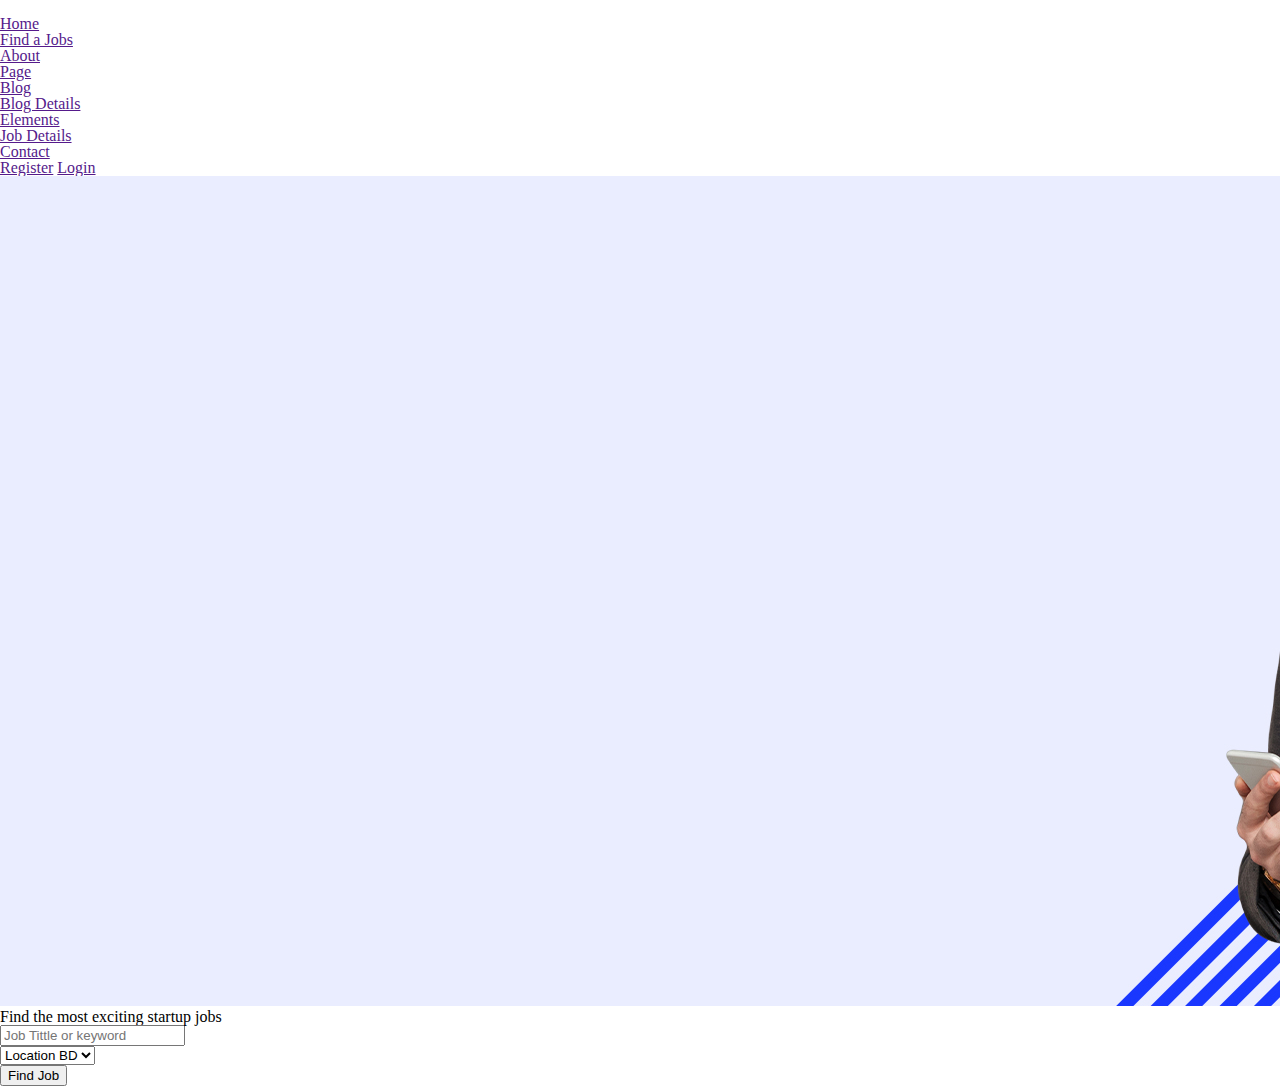
==== job-finder-template/index.html @ 28ab56fd "banner" ====
<!DOCTYPE html>
<html lang="en">
<head>
    <meta charset="UTF-8">
    <meta name="viewport" content="width=device-width, initial-scale=1.0">
    <link rel="stylesheet" href="style.css">
    <link rel="stylesheet" href="assets/reset.css">
    <link rel="preconnect" href="https://fonts.googleapis.com">
    <link rel="preconnect" href="https://fonts.gstatic.com" crossorigin>
    <link href="https://fonts.googleapis.com/css2?family=Barlow:ital,wght@0,100;0,200;0,300;0,400;0,500;0,600;0,700;0,800;0,900;1,100;1,200;1,300;1,400;1,500;1,600;1,700;1,800;1,900&family=Mulish:ital,wght@0,200..1000;1,200..1000&display=swap" rel="stylesheet">
    <link rel="stylesheet" type="text/css" href="//fonts.googleapis.com/css?family=Muli" />

    <title>Document</title>
</head>
<body>
    <div class="header">
        <div class="header__logo">
            <img src="/assets/image/logo.png" alt="">
        </div>
        <div class="header__menu">
            <ul class="menu__list">
                <li>
                    <a href="" class="list__item">Home</a>
                </li>
                <li>
                    <a href="" class="list__item">Find a Jobs</a>
                </li>
                <li>
                    <a href="" class="list__item">About</a>
                </li>
                <li>
                    <a href="" class="list__item">Page</a>
                    <ul class="sub__menu">
                        <li><a href="">Blog</a></li>
                        <li><a href="">Blog Details</a></li>
                        <li><a href="">Elements</a></li>
                        <li><a href="">Job Details</a></li>
                    </ul>
                </li>
                <li>
                    <a href="" class="list__item">Contact</a>
                </li>
            </ul>
        </div>
        <div class="header__btn">
            <a href="" class="btn--register">Register</a>
            <a href="" class="btn--login">Login</a>
        </div>
    </div>
    <div class="banner">
        <div class="banner__logo">
            <img src="assets/image/h1_hero.jpg" alt="image">
        </div>
        <div class="banner__content">
            <h1>Find the most exciting startup jobs</h1>
            <form action="#" class="search-box">
                <div class="input__form">
                    <input type="text" placeholder="Job Tittle or keyword">
                </div>
                <div class="select__form">
                    <select name="" id="select__location">
                        <option value="">Location BD</option>
                        <option value="">Location PK</option>
                        <option value="">Location US</option>
                        <option value="">Location UK</option>
                    </select>
                </div>
                <div class="btn__form">
                    <button class="btn--find" type="submit">Find Job</button>
                </div>
            </form>
        </div>
    </div>
</body>
</html>
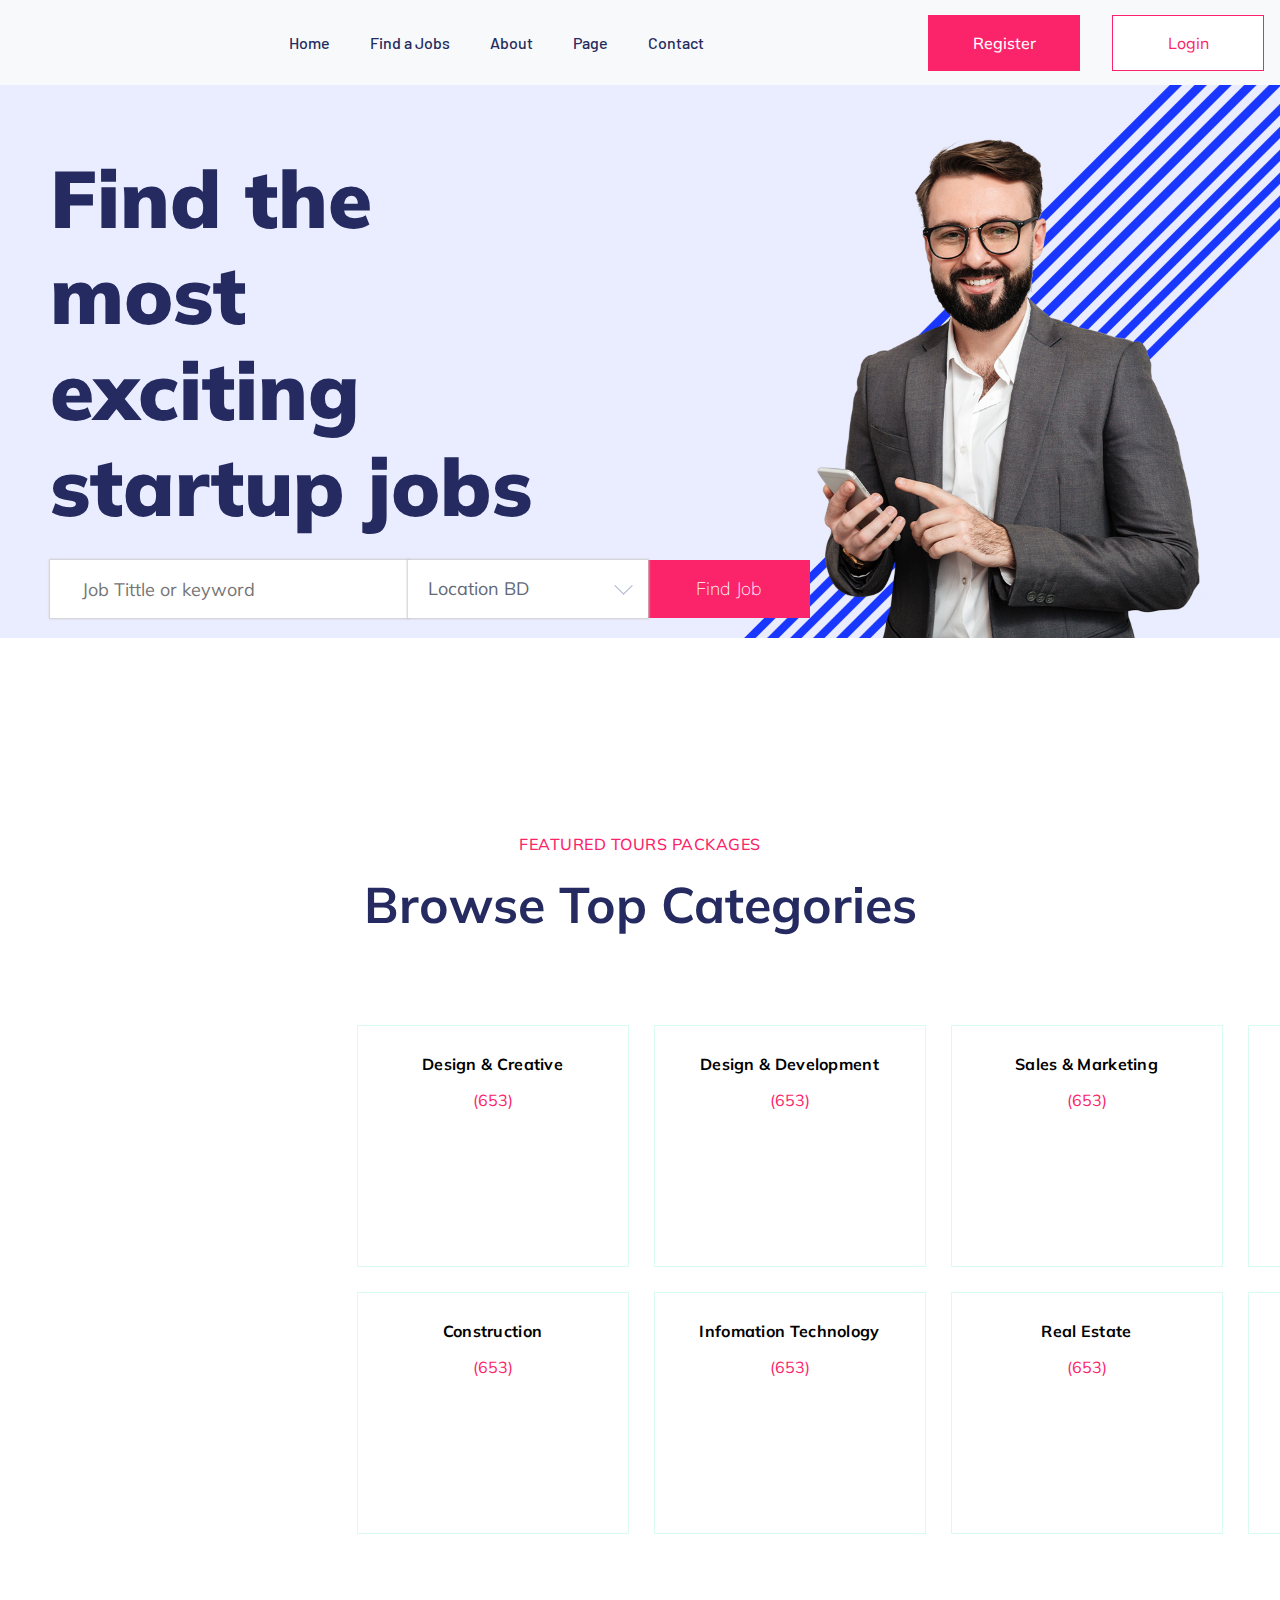
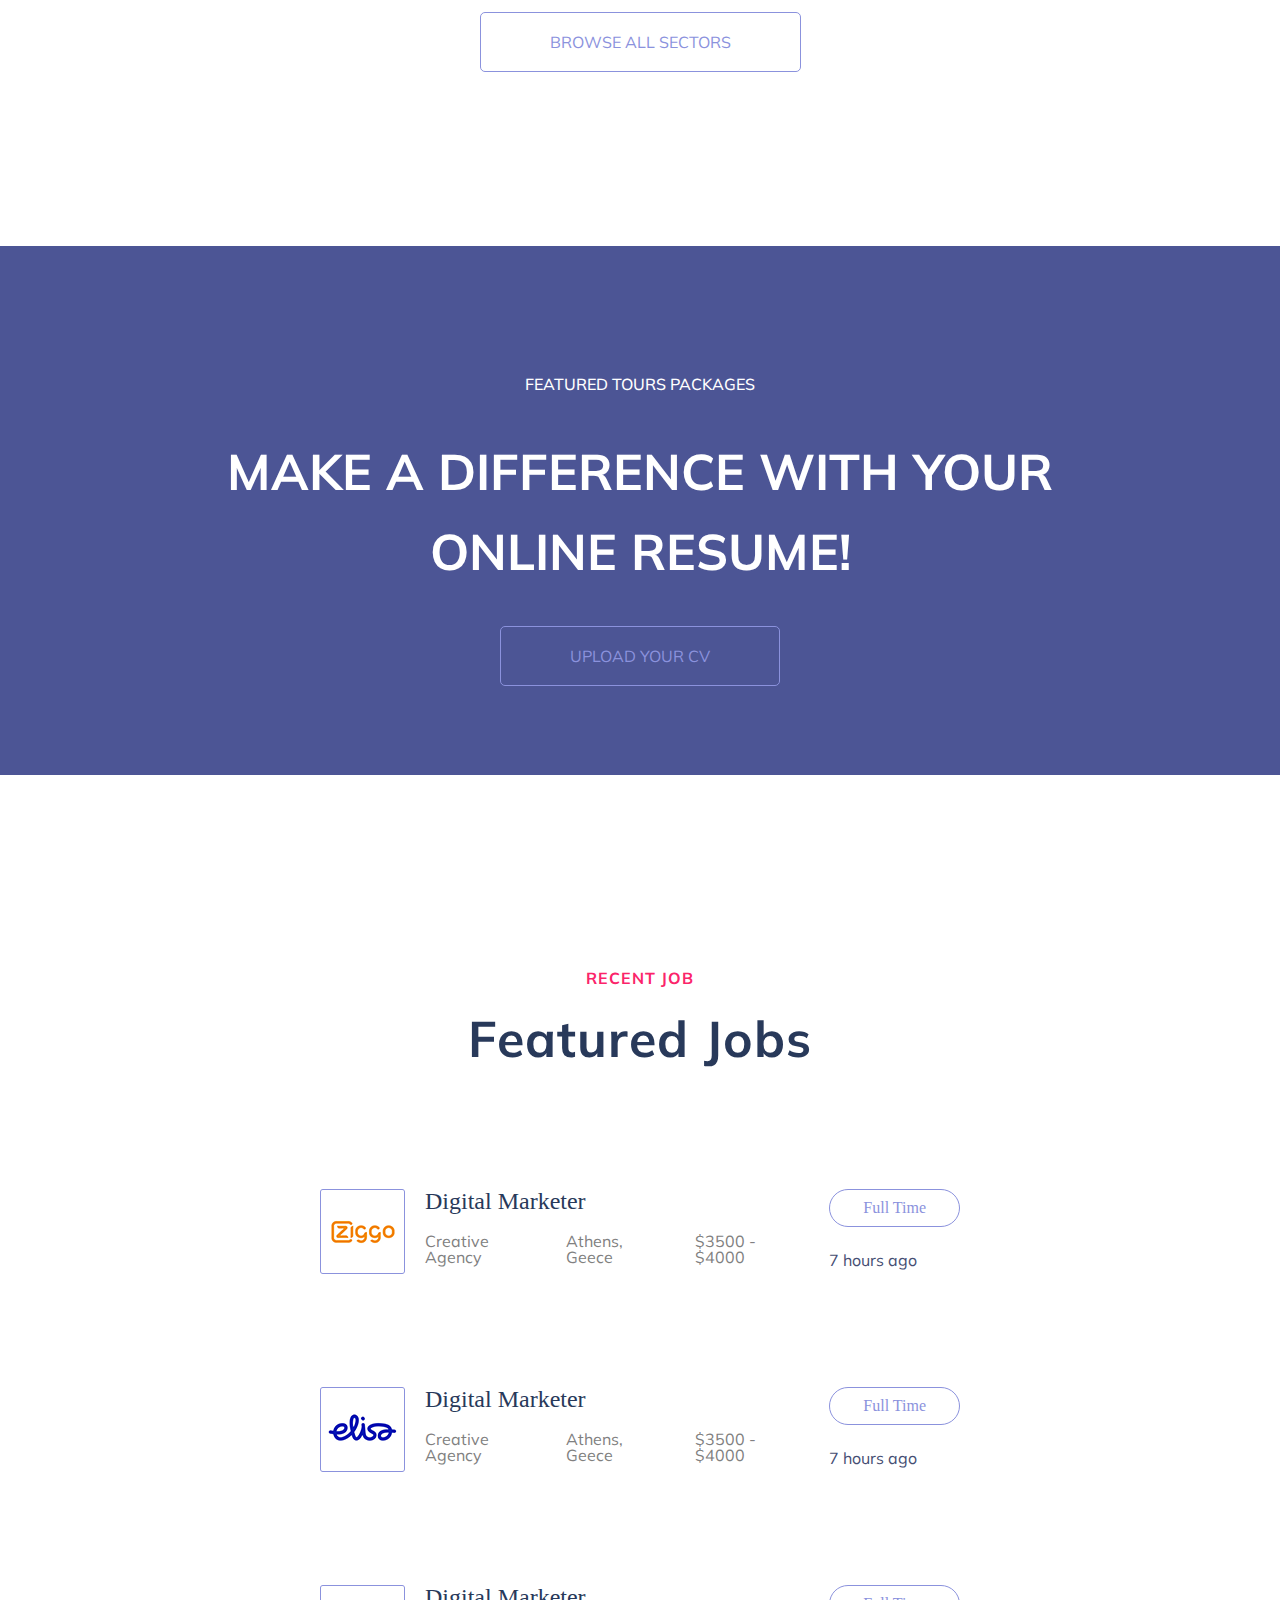
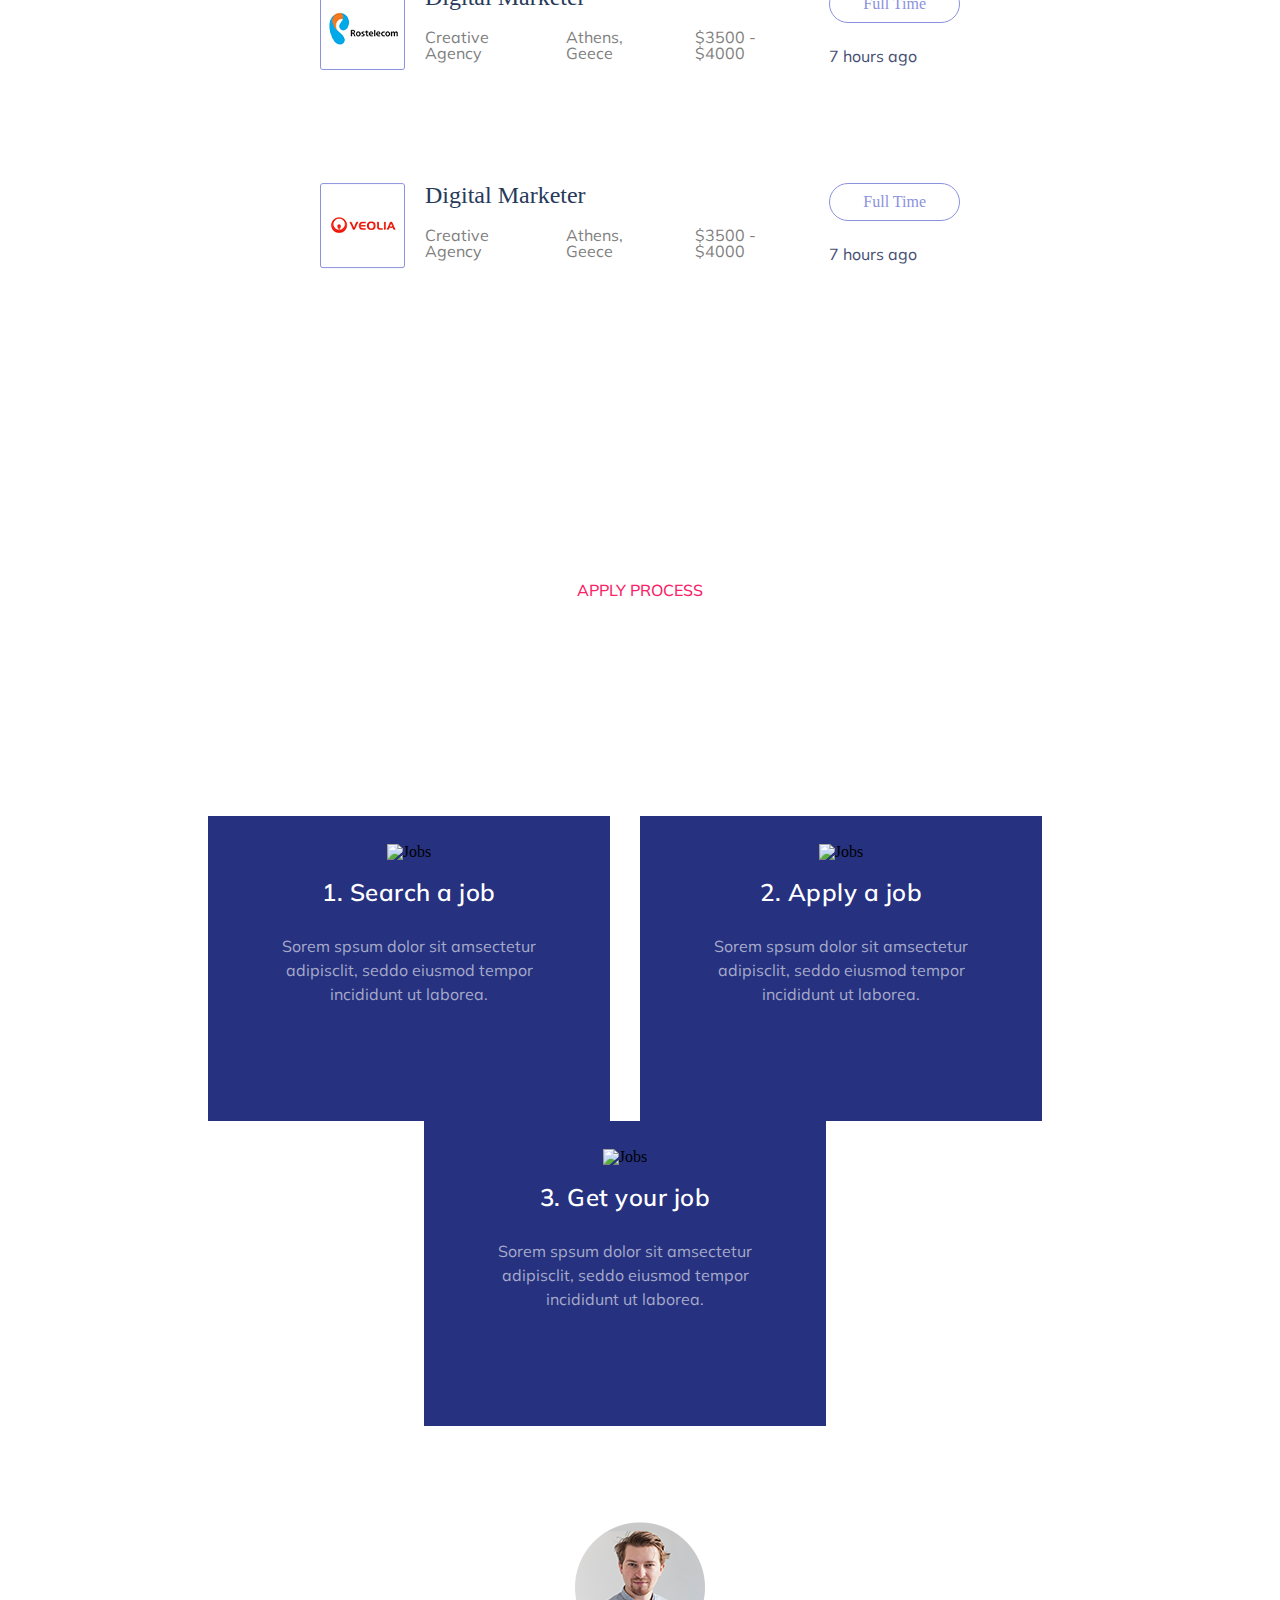
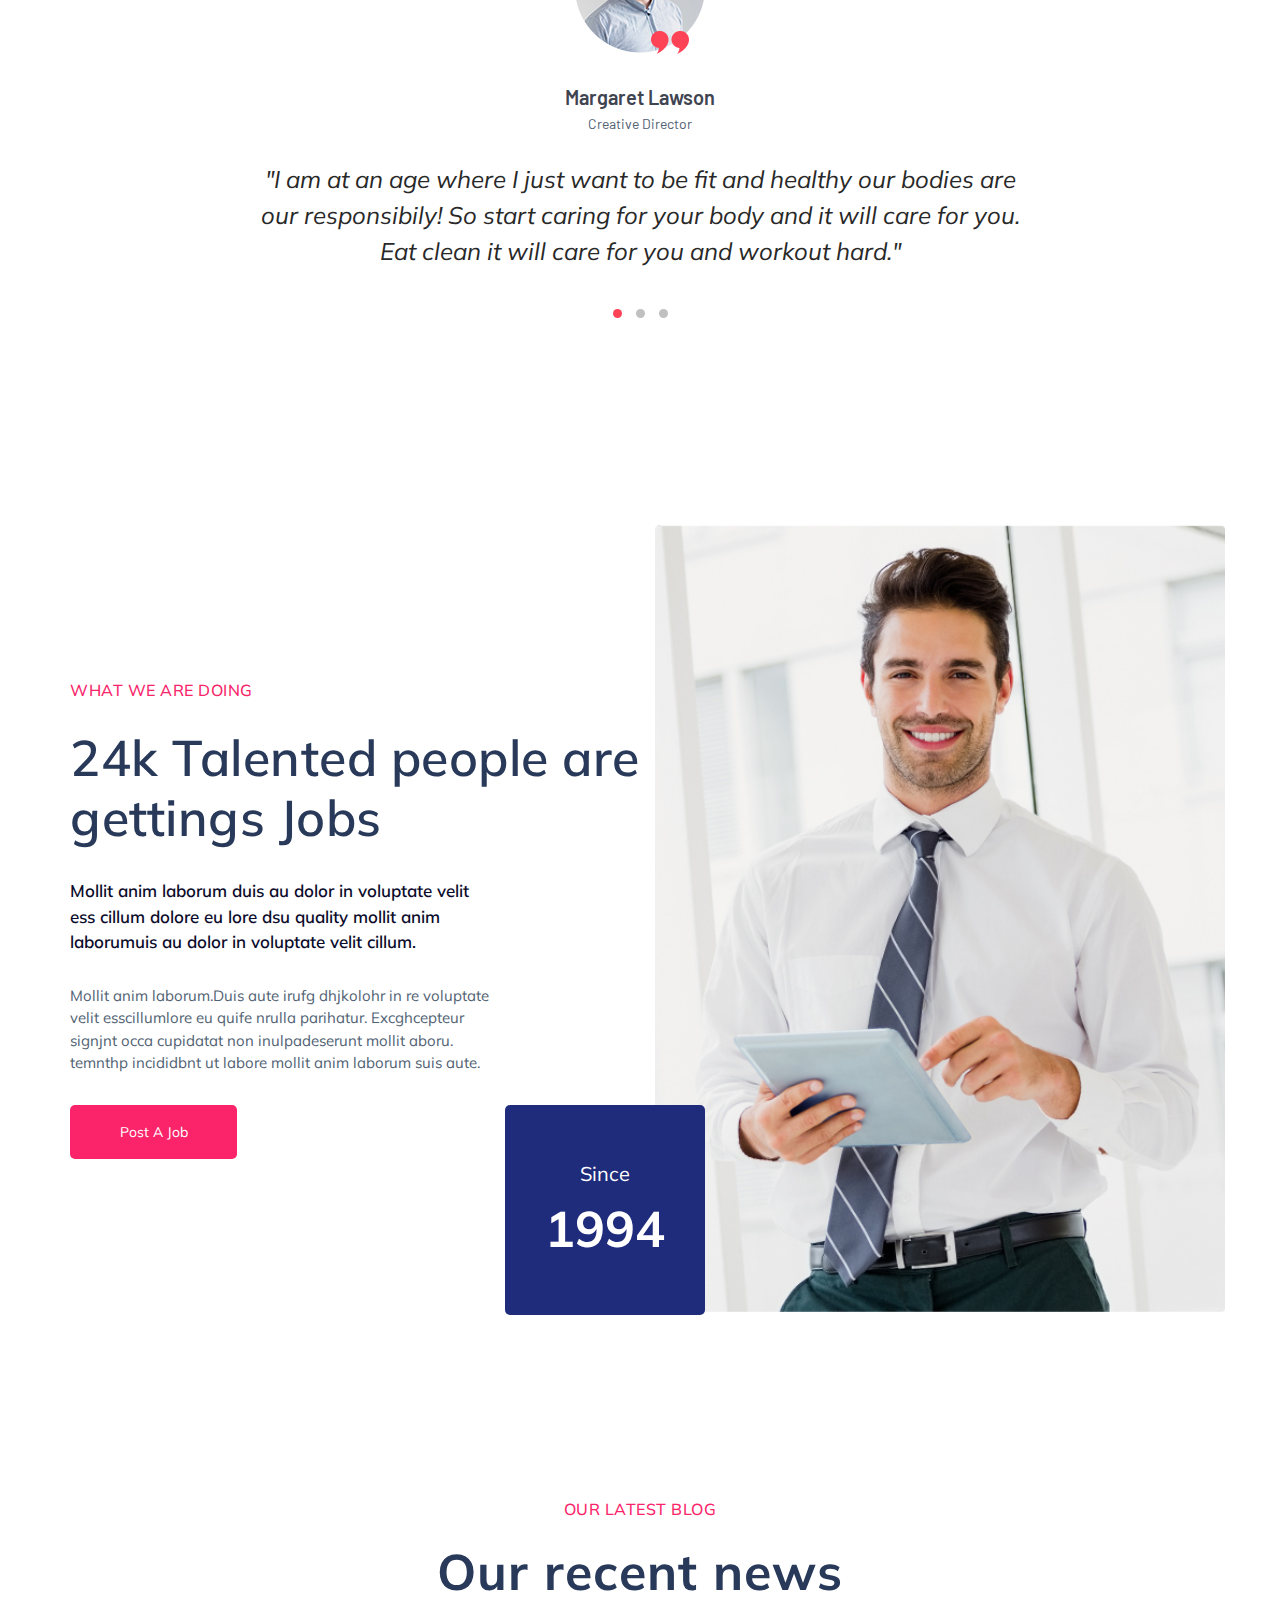
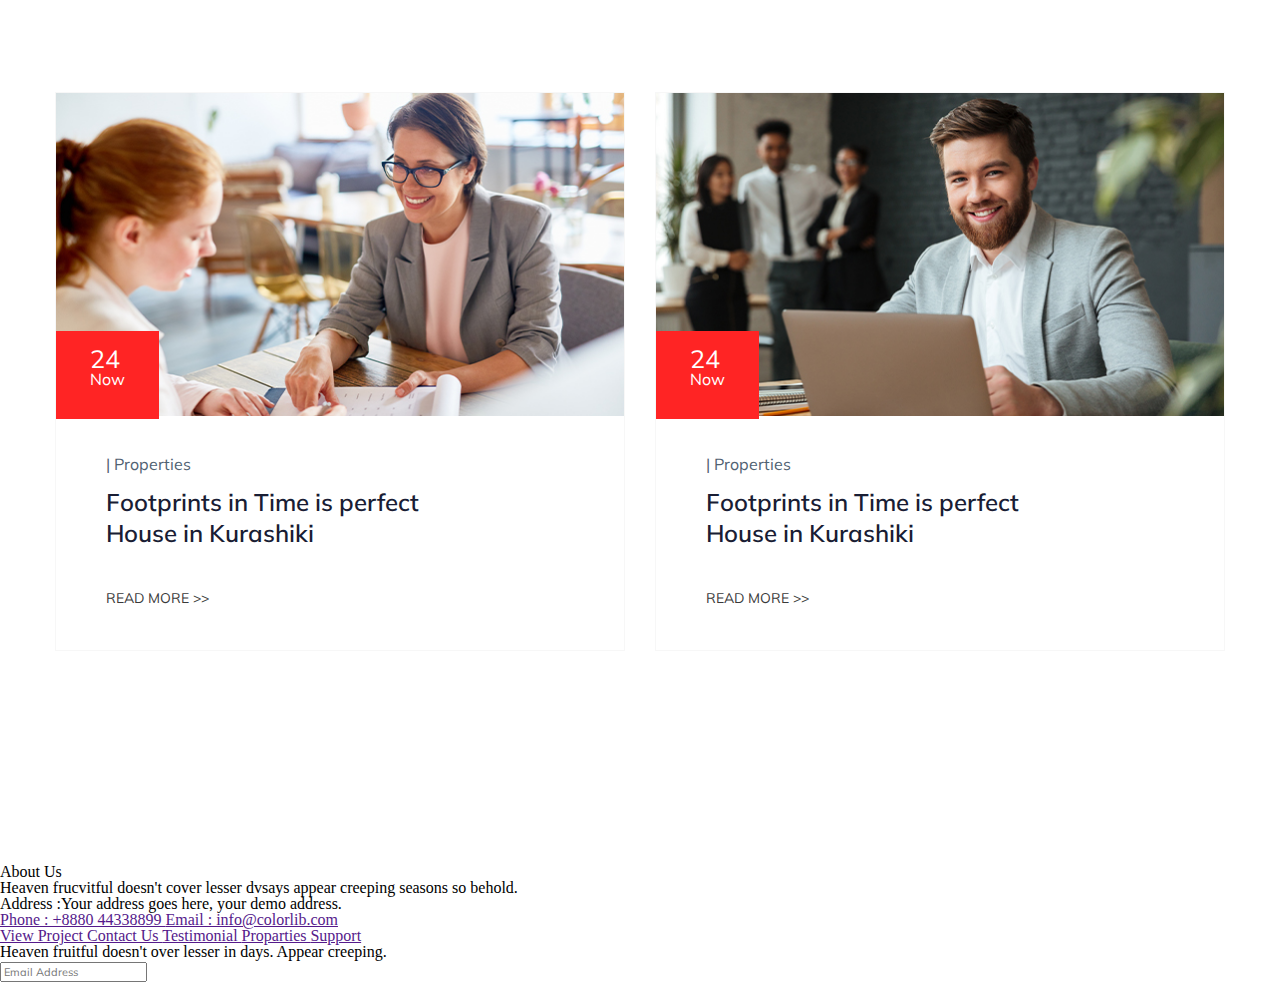
==== commit 48be8cd1: "footer" ====
--- a/job-finder-template/index.html
+++ b/job-finder-template/index.html
@@ -3,16 +3,18 @@
 <head>
     <meta charset="UTF-8">
     <meta name="viewport" content="width=device-width, initial-scale=1.0">
-    <link rel="stylesheet" href="style.css">
+    <link rel="stylesheet" href="assets/style.css">
     <link rel="stylesheet" href="assets/reset.css">
     <link rel="preconnect" href="https://fonts.googleapis.com">
     <link rel="preconnect" href="https://fonts.gstatic.com" crossorigin>
     <link href="https://fonts.googleapis.com/css2?family=Barlow:ital,wght@0,100;0,200;0,300;0,400;0,500;0,600;0,700;0,800;0,900;1,100;1,200;1,300;1,400;1,500;1,600;1,700;1,800;1,900&family=Mulish:ital,wght@0,200..1000;1,200..1000&display=swap" rel="stylesheet">
     <link rel="stylesheet" type="text/css" href="//fonts.googleapis.com/css?family=Muli" />
-
-    <title>Document</title>
+    <script src="https://kit.fontawesome.com/db6ac4acea.js" crossorigin="anonymous"></script>
+
+    <title>Job board HTML-5 Template</title>
 </head>
 <body>
+    <!-- Header Start -->
     <div class="header">
         <div class="header__logo">
             <img src="/assets/image/logo.png" alt="">
@@ -47,6 +49,8 @@
             <a href="" class="btn--login">Login</a>
         </div>
     </div>
+    <!-- Header End -->
+    <!-- Banner Start -->
     <div class="banner">
         <div class="banner__logo">
             <img src="assets/image/h1_hero.jpg" alt="image">
@@ -58,18 +62,458 @@
                     <input type="text" placeholder="Job Tittle or keyword">
                 </div>
                 <div class="select__form">
-                    <select name="" id="select__location">
-                        <option value="">Location BD</option>
-                        <option value="">Location PK</option>
-                        <option value="">Location US</option>
-                        <option value="">Location UK</option>
-                    </select>
+                    <span>Location BD</span>
+                    <ul class="select__location">
+                        <li data-value class="option">Location BD</li>
+                        <li data-value class="option">Location BK</li>
+                        <li data-value class="option">Location US</li>
+                        <li data-value class="option">Location UK</li>
+                    </ul>
                 </div>
                 <div class="btn__form">
-                    <button class="btn--find" type="submit">Find Job</button>
+                    <a href="" class="btn--findJob">Find Job</a>
                 </div>
             </form>
         </div>
     </div>
+    <!-- Banner End -->
+    <!-- Our Service -->
+     <div class="ourService">
+        <div class="container">
+            <div class="section__title">
+                <span>Featured tours packages</span>
+                <h2>Browse Top Categories</h2>
+            </div>
+            <div class="service">
+                <div class="single__services">
+                    <div class="services__icon">
+                        <i class="fa-solid fa-user-tie"></i>
+                    </div>
+                    <div class="services__cap">
+                        <h3>Design & Creative</h3>
+                        <span>(653)</span>
+                    </div>
+                </div>
+                <div class="single__services">
+                    <div class="services__icon">
+                        <i class="fa-solid fa-desktop"></i>
+                    </div>
+                    <div class="services__cap">
+                        <h3>Design & Development</h3>
+                        <span>(653)</span>
+                    </div>
+                </div>
+                <div class="single__services">
+                    <div class="services__icon">
+                        <i class="fa-solid fa-square-poll-vertical"></i>
+                    </div>
+                    <div class="services__cap">
+                        <h3>Sales & Marketing</h3>
+                        <span>(653)</span>
+                    </div>
+                </div>
+                <div class="single__services">
+                    <div class="services__icon">
+                        <i class="fa-solid fa-mobile-screen-button"></i>
+                    </div>
+                    <div class="services__cap">
+                        <h3>Mobile Application</h3>
+                        <span>(653)</span>
+                    </div>
+                </div>
+                <div class="single__services">
+                    <div class="services__icon">
+                        <i class="fa-solid fa-helmet-safety"></i>
+                    </div>
+                    <div class="services__cap">
+                        <h3>Construction</h3>
+                        <span>(653)</span>
+                    </div>
+                </div>
+                <div class="single__services">
+                    <div class="services__icon">
+                        <i class="fa-solid fa-microchip"></i>
+                    </div>
+                    <div class="services__cap">
+                        <h3>Infomation Technology</h3>
+                        <span>(653)</span>
+                    </div>
+                </div>
+                <div class="single__services">
+                    <div class="services__icon">
+                        <i class="fa-solid fa-sign-hanging"></i>
+                    </div>
+                    <div class="services__cap">
+                        <h3>Real Estate</h3>
+                        <span>(653)</span>
+                    </div>
+                </div>
+                <div class="single__services">
+                    <div class="services__icon">
+                        <i class="fa-regular fa-pen-to-square"></i>
+                    </div>
+                    <div class="services__cap">
+                        <h3>Content Writer</h3>
+                        <span>(653)</span>
+                    </div>
+                </div>
+            </div>
+            <div class="btn__browse">
+                <a href="">Browse All Sectors</a>
+            </div>
+        </div>
+     </div>
+    <!-- Our Service End  -->
+    <!-- CV Online Start -->
+     <div class="onlineCV">
+        <div class="container">
+            <div class="onlineCV_content">
+                <span>Featured Tours Packages</span>
+            </div>
+            <div class="onlineCV_title">
+                <h2>Make a Difference with Your Online Resume! </h2>
+            </div>
+            <div class="btn__uploadCV">
+                <a href="">Upload your CV</a>
+            </div>
+        </div>
+     </div>
+    <!-- CV Online End -->
+    <!-- Featured Job Start -->
+    <div class="feature-job">
+        <div class="container">
+            <div class="feature__title">
+                <span>Recent Job</span>
+                <h2>Featured Jobs</h2>
+            </div>
+            <div class="feature__items">
+                <div class="single__items">
+                    <div class="job__items">
+                        <div class="company__image">
+                            <img src="assets/image/job-list1.png" alt="">
+                        </div>
+                        <div class="job__title">
+                            <a href="">
+                                Digital Marketer
+                            </a>
+                            <ul>
+                                <li>Creative Agency</li>
+                                <li><i class="fa-solid fa-location-dot"></i>
+                                    Athens, Geece</li>
+                                <li>$3500 - $4000</li>
+                            </ul>
+                        </div>
+                    </div>
+                    <div class="items__right">
+                        <a href="">Full Time</a>
+                        <span>7 hours ago</span>
+                    </div>
+                </div>
+                <div class="single__items">
+                    <div class="job__items">
+                        <div class="company__image">
+                            <img src="assets/image/job-list2.png" alt="">
+                        </div>
+                        <div class="job__title">
+                            <a href="">
+                                Digital Marketer
+                            </a>
+                            <ul>
+                                <li>Creative Agency</li>
+                                <li><i class="fa-solid fa-location-dot"></i>
+                                    Athens, Geece</li>
+                                <li>$3500 - $4000</li>
+                            </ul>
+                        </div>
+                    </div>
+                    <div class="items__right">
+                        <a href="">Full Time</a>
+                        <span>7 hours ago</span>
+                    </div>
+                </div>
+                <div class="single__items">
+                    <div class="job__items">
+                        <div class="company__image">
+                            <img src="assets/image/job-list3.png" alt="">
+                        </div>
+                        <div class="job__title">
+                            <a href="">
+                                Digital Marketer
+                            </a>
+                            <ul>
+                                <li>Creative Agency</li>
+                                <li><i class="fa-solid fa-location-dot"></i>
+                                    Athens, Geece</li>
+                                <li>$3500 - $4000</li>
+                            </ul>
+                        </div>
+                    </div>
+                    <div class="items__right">
+                        <a href="">Full Time</a>
+                        <span>7 hours ago</span>
+                    </div>
+                </div>
+                <div class="single__items">
+                    <div class="job__items">
+                        <div class="company__image">
+                            <img src="assets/image/job-list4.png" alt="">
+                        </div>
+                        <div class="job__title">
+                            <a href="">
+                                Digital Marketer
+                            </a>
+                            <ul>
+                                <li>Creative Agency</li>
+                                <li><i class="fa-solid fa-location-dot"></i>
+                                    Athens, Geece</li>
+                                <li>$3500 - $4000</li>
+                            </ul>
+                        </div>
+                    </div>
+                    <div class="items__right">
+                        <a href="">Full Time</a>
+                        <span>7 hours ago</span>
+                    </div>
+                </div>
+            </div>
+        </div>
+    </div>
+    <!-- Featured Job End -->
+    <!-- Apply Process Start  -->
+     <div class="apply__process">
+        <div class="container">
+            <div class="process__title">
+                <span>Apply Process</span>
+                <h2>How it works</h2>
+            </div>
+            <div class="process__job">
+                <div class="jobs__items">
+                    <img src="assets/image/headhunting.png" alt="Jobs">
+                    <h2>1. Search a job</h2>
+                    <span>Sorem spsum dolor sit amsectetur adipisclit, seddo eiusmod tempor incididunt ut laborea.</span>
+                </div>
+                <div class="jobs__items">
+                    <img src="assets/image/job-description.png" alt="Jobs">
+                    <h2>2. Apply a job</h2>
+                    <span>Sorem spsum dolor sit amsectetur adipisclit, seddo eiusmod tempor incididunt ut laborea.</span>
+                </div>
+                <div class="jobs__items">
+                    <img src="assets/image/tour-guide.png" alt="Jobs">
+                    <h2>3. Get your job</h2>
+                    <span>Sorem spsum dolor sit amsectetur adipisclit, seddo eiusmod tempor incididunt ut laborea.</span>
+                </div>
+            </div>
+        </div>
+     </div>
+    <!-- Apply Process End  -->
+    <!-- Comment user  -->
+     <div class="comment__user">
+       <div class="container">
+        <div id="items__top" class="active" >
+            <div class="items__icon">
+                <img src="assets/image/testimonial-founder.png" alt="">
+            </div>
+            <div class="items__title">
+                <h2>Margaret Lawson</h2>
+                <span>Creative Director</span>
+            </div>
+            <div class="items__content">
+                <span>"I am at an age where I just want to be fit and healthy our bodies are our responsibily! So start caring for your body and it will care for you. Eat clean it will care for you and workout hard."</span>
+            </div>
+        </div>
+        <div id="items__top">
+            <div class="items__icon">
+                <img src="assets/image/testimonial-founder.png" alt="">
+            </div>
+            <div class="items__title">
+                <h2>Margaret Lawson 2</h2>
+                <span>Creative Director</span>
+            </div>
+            <div class="items__content">
+                <span>"I am at an age where I just want to be fit and healthy our bodies are our responsibily! So start caring for your body and it will care for you. Eat clean it will care for you and workout hard."</span>
+            </div>
+        </div>
+        <div id="items__top">
+            <div class="items__icon">
+                <img src="assets/image/testimonial-founder.png" alt="">
+            </div>
+            <div class="items__title">
+                <h2>Margaret Lawson 3</h2>
+                <span>Creative Director</span>
+            </div>
+            <div class="items__content">
+                <span>"I am at an age where I just want to be fit and healthy our bodies are our responsibily! So start caring for your body and it will care for you. Eat clean it will care for you and workout hard."</span>
+            </div>
+        </div>
+        <div class="items__bottom">
+            <ul>
+                <li id="comment__options"></li>
+                <li id="comment__options"></li>
+                <li id="comment__options"></li>
+            </ul>
+        </div>
+       </div>
+     </div>
+     <!-- Support Company Start -->
+      <div class="support__company">
+        <div class="container">
+            <div class="support__post">
+                <div class="post__title">
+                    <span>What we are doing</span>
+                    <h2>24k Talented people are gettings Jobs</h2>
+                </div>
+                <div class="post__caption">
+                    <p class="caption__top">Mollit anim laborum duis au dolor in voluptate velit ess cillum dolore eu lore dsu quality mollit anim laborumuis au dolor in voluptate velit cillum.</p>
+                    <p>Mollit anim laborum.Duis aute irufg dhjkolohr in re voluptate velit esscillumlore eu quife nrulla parihatur. Excghcepteur signjnt occa cupidatat non inulpadeserunt mollit aboru. temnthp incididbnt ut labore mollit anim laborum suis aute.</p>
+                    <a href="" class="btn btn__post">Post A Job</a>
+                </div>
+            </div>
+            <div class="support__image">
+                <img src="assets/image/support-img.jpg" alt="">
+                <div class="supportImg__cap">
+                    <p>Since</p>
+                    <span>1994</span>
+                </div>
+            </div>
+          </div>
+      </div>
+    <!-- Support Company End -->
+    <!-- Blogs Start -->
+     <div class="blog__new">
+        <div class="container">
+            <div class="blog__title">
+                <p>Our latest blog</p>
+                <h2>Our recent news</h2>
+            </div>
+            <div class="blog__list">
+               <div class="section__blog">
+                    <div class="content__img">
+                        <img src="assets/image/home-blog1.jpg" alt="">
+                        <div class="content__date">
+                            <h3>24</h3>
+                            <p>Now</p>
+                        </div>
+                    </div>
+                    <div class="blog__content">
+                        <p>| Properties</p>
+                        <h3>Footprints in Time is perfect House in Kurashiki</h3>
+                        <a href="">Read more >></a>
+                    </div>
+               </div>
+               <div class="section__blog">
+                    <div class="content__img">
+                        <img src="assets/image/home-blog2.jpg" alt="">
+                        <div class="content__date">
+                            <h3>24</h3>
+                            <p>Now</p>
+                        </div>
+                    </div>
+                    <div class="blog__content">
+                        <p>| Properties</p>
+                        <h3>Footprints in Time is perfect House in Kurashiki</h3>
+                        <a href="">Read more >></a>
+                    </div>
+                </div>
+            </div>
+        </div>
+     </div>
+    <!-- Blogs End -->
+    <!-- Footer Start // Todo CSS / edit icon job -->
+    <footer>
+        <div class="footer__top">
+            <div class="container">
+                <div class="footer__about">
+                    <h2>About Us</h2>
+                    <p>Heaven frucvitful doesn't cover lesser dvsays appear creeping seasons so behold.</p>
+                </div>
+                <div class="footer__contact--Info">
+                    <p>Address :Your address goes here, your demo address.</p>
+                    <a href="">
+                        Phone : +8880 44338899
+                    </a>
+                    <a href="">
+                        Email : info@colorlib.com
+                    </a>
+                </div>
+                <div class="footer__important--Link">
+                    <a href="">
+                        View Project
+                    </a>
+                    <a href="">
+                        Contact Us
+                    </a>
+                    <a href="">
+                        Testimonial
+                    </a>
+                    <a href="">
+                        Proparties
+                    </a>
+                    <a href="">
+                        Support
+                    </a>
+                </div>
+                <div class="footer__newsletter">
+                    <p>Heaven fruitful doesn't over lesser in days. Appear creeping.</p>
+                    <div class="newsletter__email">
+                        <input type="text" placeholder="Email Address" class="input__email">
+                        <a href="" class="btn--emalil" id="btn--emalil">
+                            <img src="assets/image/form.png" alt="">
+                        </a>
+                    </div>
+                </div>
+            </div>
+        </div>
+        <div class="footer__bottom"></div>
+    </footer>
 </body>
+<script>
+
+    // Comment user (Fix animation)
+    const commentUser = document.querySelectorAll('#comment__options');
+    const displayComments = document.querySelectorAll('#items__top');
+    let currentIndex = 0;
+    const autoSwitchInterval = 5000;
+
+    function showComment(index) {
+        displayComments.forEach(comment => {
+            comment.classList.remove('active');
+        });
+        
+        displayComments[index].classList.add('active');
+        
+        commentUser.forEach((item, i) => {
+            if (i === index) {
+                item.classList.add('selected');
+            } else {
+                item.classList.remove('selected');
+            }
+        });
+        
+        currentIndex = index;
+    }
+
+    commentUser.forEach((item, index) => {
+        item.addEventListener('click', () => {
+            showComment(index);
+            resetAutoSwitch();
+        });
+    });
+
+    function autoSwitch() {
+        currentIndex = (currentIndex + 1) % displayComments.length;
+        showComment(currentIndex);
+    }
+
+    function resetAutoSwitch() {
+        clearInterval(autoSwitchInterval);
+        autoSwitchInterval = setInterval(autoSwitch, autoSwitchInterval);
+    }
+
+        showComment(0);
+        let autoSwitchIntervalId = setInterval(autoSwitch, autoSwitchInterval);
+
+        document.addEventListener('DOMContentLoaded', () => {
+            showComment(0);
+        });
+</script>
 </html>--- a/job-finder-template/assets/style.css
+++ b/job-finder-template/assets/style.css
@@ -0,0 +1,926 @@
+:root{
+    --background: #fb246a;
+    --font-color: #252b60;
+}
+*{
+    font-family: "Muli", sans-serif;
+    line-height: 1;
+    font-size: 68.5%;
+}
+.header{
+    max-width: 100vw;
+    height: 85px;
+    margin: 0 auto;
+    display: flex;
+    justify-content: space-between;
+    justify-items: center;
+    background-color: #f8f9fa;
+    flex-wrap: wrap;
+    /* position: sticky;
+    top: 0; */
+}
+.header__logo{
+    max-width: 50px;
+    height: auto;
+    padding-top: 15px;
+    padding-left: 3rem;
+}
+.header__menu{
+    margin-left: 3rem;
+}
+.header__menu .menu__list{
+    display: flex;
+    margin: 0;
+    padding: 0;
+    flex-wrap: wrap;
+}
+.header__menu .list__item{
+    text-decoration: none;
+    color: var(--font-color);
+    display: block;
+    padding: 35px 20px;
+    font-family: "Barlow", sans-serif;
+    font-weight: 500;
+}
+.menu__list{
+    position:relative;
+}
+.menu__list li a:hover{
+    color: var(--background)
+}
+.header__menu li:hover .sub__menu{
+    opacity: 1;
+    visibility: visible;
+    transform: translateY(0);
+}
+.sub__menu{
+    position:absolute;
+    background-color:#f8f9fa;
+    width: 170px;
+    height: 171px;
+    border-top: 2px solid var(--background);
+    opacity: 0;
+    visibility: hidden;
+    transform: translateY(10px);
+    transition: opacity 0.3s ease, transform 0.3s ease, visibility 0.3s;
+    z-index: 1;
+}
+.sub__menu li{
+    padding: 13px 0px;
+}
+.sub__menu li a{
+    text-decoration: none;
+    color: var(--font-color);
+    font-family: "Barlow", sans-serif;
+    font-weight: 500;
+    padding-left: 1rem;
+    transition: color 0.3s ease;
+}
+.sub__menu li a:hover{
+    color: var(--background);
+}
+.header__btn{
+    display: flex;
+    align-items: center;
+    flex-wrap: wrap;
+    gap: 1em;
+}
+.header__btn .btn--register{
+    width: 150px;
+    height: 54px;
+    position: relative;
+    text-decoration: none;
+    display: flex;
+    justify-content: center;
+    align-items: center;
+    font-family: 'Muli', sans-serif;
+    border: 1px solid var(--background);
+    margin-left: 2em;
+    color:white;
+    background-color: #da2461;
+    font-weight: 500;
+    z-index: 1;
+}
+.btn--register::before{
+    content: "";
+    position: absolute;
+    top: 0;
+    left: 0;
+    width: 100%;
+    height: 100%;
+    background-color: var(--background);
+    z-index: -1;
+    transform-origin: right;
+    transition: transform 0.3s linear;
+    transform: scaleX(1);
+}
+.btn--register:hover::before{
+    transform-origin: right;
+    transition: transform 0.3s linear;
+    transform: scaleX(0);
+}
+.header__btn .btn--login{
+    width: 150px;
+    height: 54px;
+    position: relative;
+    text-decoration: none;
+    display: flex;
+    justify-content: center;
+    align-items: center;
+    margin-right: 1em;
+    font-family: 'Muli';
+    background-color: var(--background);
+    color: var(--background);    
+    border: 1px solid var(--background);
+    margin-left: 1em;
+    z-index: 1;
+    transition: color 0.5s ease;
+}
+.header__btn .btn--login::before{
+    content: "";
+    position: absolute;
+    top: 0;
+    left: 0;
+    width: 100%;
+    height: 100%;
+    background-color: #fff;
+    color: #fff;
+    z-index: -1;
+    transform-origin: right;
+    transition: transform 0.5s ease;
+    transform: scaleX(1);
+}
+.header__btn .btn--login:hover::before{
+    transform-origin: right;
+    transition: transform 0.5s ease;
+    transform: scaleX(0);
+}
+.btn--login:hover{
+    color: white;
+}
+.banner__logo img{
+    width: 100%;
+    height: auto;
+    position: relative;
+}
+.banner__content h1{
+    width: 500px;
+    position: absolute;
+    top: 150px;
+    margin-left: 50px;
+    font-size: 80px;
+    font-family: 'Muli', sans-serif;
+    font-weight: 900;
+    line-height: 96px;
+    color: var(--font-color);
+}
+.search-box{
+    width: 90%;
+    position: absolute;
+    top: 35em;
+    margin-left: 50px;
+    display: flex;
+    margin-right: 10px;
+}
+.input__form input{
+    width: 100%;
+    height: 40px;
+    padding: 9px 33px 9px 32px;
+    border: none;
+    box-shadow: 0px 0px 2px 1px #ccc;
+    font-size: 18px;
+}
+.input__form input:focus{
+    outline: none;
+}
+.select__form{
+    width: 200px;
+    height: 40px;
+    padding: 9px 20px;
+    margin-left: 4rem;
+    background-color: #fff;
+    box-shadow: 0px 0px 2px 1px #ccc;
+    position: relative;
+}
+.select__form::after{
+    content: '';
+    position: absolute;
+    right: 20px;
+    top: 35%;
+    width: 12px;
+    height: 12px;
+    border-bottom: 1px solid #a9b6cd;
+    border-right: 1px solid #a9b6cd;
+    transform: rotate(45deg);
+    transform-origin: 66% 66%;
+    transition: transform 0.5s ease;
+}
+.select__form:hover::after{
+    transform: rotate(-135deg);
+}
+.select__form span{
+    height: 100%;
+    display: flex;
+    align-items: center;
+    font-size: 18px;
+    font-family: 'Muli',sans-serif;
+    color:#616875;
+}
+.select__form:hover .select__location li{
+    opacity: 1;
+    visibility: visible;
+    transform: translateY(0px);
+    transition: opacity 0.3s ease, transform 0.3s ease, visibility 0.3s;
+}
+.select__location{
+    width: 90%;
+    height: 80px;
+    position: absolute;
+    margin-top: 15px;
+}
+.select__location li{
+    padding: 12px 15px;
+    background-color: white;
+    color:#616875;
+    font-family: 'Muli',sans-serif;
+    opacity: 0;
+    visibility: hidden;
+    transform: translateY(10px);
+    transition: opacity 0.3s ease, transform 0.3s ease, visibility 0.3s;
+}
+.select__location li:hover{
+    background-color: hwb(0 80% 20% / 0.507);
+    color: #000;
+    cursor: pointer;
+}
+.btn__form {
+    width: 162px;
+    background-color: var(--background);
+}
+.btn__form .btn--findJob{   
+    text-decoration: none;
+    font-size: 18px;
+    font-family: 'Muli', sans-serif;
+    color: #fff;
+    padding: 20px 20px;
+    display: flex;
+    justify-content: center;
+    font-weight: lighter;
+}
+.ourService .container{
+    width: 90%;
+    padding: 195px 15px;
+    margin: 0 auto;
+}
+.section__title{
+    width: 100%;
+    display: flex;
+    flex-wrap: wrap;
+    flex-direction: column;
+    align-items: center;
+}
+.section__title span{
+    color: var(--background);
+    margin-bottom: 28px;
+    text-transform: uppercase;
+    font-family: 'Muli',sans-serif;
+    font-weight: 500;
+    letter-spacing: 0.5px;
+}
+.section__title h2{
+    font-size: 50px;
+    font-weight: 700;
+    font-family: 'Muli',sans-serif;
+    color: var(--font-color);
+    margin-bottom: 95px;
+}
+.service{
+    width: 1300px;
+    display: flex;
+    flex-wrap: wrap;
+    justify-content: center;
+    margin-left: 14rem;
+    gap: 25px;
+    cursor: pointer;
+}
+.single__services {
+    width: 270px;
+    height: 240px;
+    border: 1px solid #dafcef;
+    transition: box-shadow 0.3s ease;
+}
+.services__icon{
+    text-align: center;
+}
+.fa-pen-to-square,
+.fa-sign-hanging,
+.fa-microchip,
+.fa-helmet-safety,
+.fa-mobile-screen-button,
+.fa-desktop,
+.fa-square-poll-vertical,
+.fa-user-tie{
+    width: 100%;
+    font-size: 60px;
+    outline: none;
+    color:#014b85;
+    margin-top: 50px;
+}
+.services__cap{
+    margin-top: 30px;
+    text-align: center;
+    font-family: 'Muli',sans-serif;
+}
+.services__cap h3{
+    letter-spacing: 0.3px;
+    color: #000;
+    font-weight: bolder;
+    margin-bottom: 20px;
+    transition: color 0.3s ease;
+}
+.services__cap span{
+    color: #fb246a;
+    font-family: 'Muli',sans-serif;
+    transform: color 0.3s ease;
+}
+.single__services:hover{
+    box-shadow: 0px 10px 30px 0px rgba(133,66,189,0.1);
+}
+.single__services:hover .services__cap h3,
+.single__services:hover .services__icon i{
+    color: #fb246a;
+}
+.btn__browse{
+    margin-top: 100px;
+    text-align: center;
+}
+.btn__browse a{
+    position: relative;
+    text-decoration: none;
+    font-family: 'Muli',sans-serif;
+    border: 1px solid #8b92dd;
+    color: #8b92dd;
+    padding: 19px 69px;
+    border-radius: 5px;
+    text-transform: uppercase;
+    z-index: 1;
+    transition: color 0.3s ease;
+}
+.btn__browse a::before{
+    content: '';
+    position: absolute;
+    width: 100%;
+    height: 100%;
+    top: 0;
+    left: 0;
+    color: #8b92dd;
+    background-color: #8b92dd;
+    border: 1px solid #8b92dd;
+    border-radius: 5px;
+    transform-origin: top;
+    transition: transform 0.3s linear;
+    transform: scaleY(0);
+    z-index: -1;
+}
+.btn__browse a:hover::before{
+    transform-origin: top;
+    transition: transform 0.3s linear;
+    transform: scaleY(1);
+}
+.btn__browse a:hover{
+    color: #fff;
+}
+.onlineCV{
+    background-image: url('/assets/image/cv_bg.jpg');
+    background-size: cover;
+    width: 100%;
+    height: 529px;
+    position: relative;
+}
+.onlineCV .container{
+    width: 100%;
+    height: 100%;
+    background-color: rgba(31, 43, 123, 0.8);
+    position: absolute;
+    display: flex;
+    flex-direction: column;
+    justify-content: center;
+    align-items: center;
+}
+.container .onlineCV_content{
+    font-family: 'Muli',sans-serif;
+    color: #fff;
+    padding: 20px 20px;
+    font-weight: 500;
+    text-transform: uppercase;
+    font-size: 16px;
+}
+.container .onlineCV_title{
+    width: 970px;
+    height: 156px;
+    font-family: 'Muli',sans-serif;
+    color: #fff;
+    padding: 20px 20px;
+    font-weight: 500;
+    text-transform: uppercase;
+    font-size: 50px;
+    line-height: 1.6;
+    font-weight: 700;
+    text-align: center;
+}
+.container .btn__uploadCV{
+    margin-top: 40px;
+    text-align: center;
+}
+.container .btn__uploadCV a{
+    position: relative;
+    text-decoration: none;
+    font-family: 'Muli',sans-serif;
+    border: 1px solid #8b92dd;
+    color: #8b92dd;
+    padding: 19px 69px;
+    border-radius: 5px;
+    text-transform: uppercase;
+    z-index: 1;
+    transition: color 0.3s ease;
+}
+.container .btn__uploadCV a::before{
+    content: '';
+    position: absolute;
+    width: 100%;
+    height: 100%;
+    top: 0;
+    left: 0;
+    color: #8b92dd;
+    background-color: #8b92dd;
+    border: 1px solid #8b92dd;
+    border-radius: 5px;
+    transform-origin: top;
+    transition: transform 0.3s linear;
+    transform: scaleY(0);
+    z-index: -1;
+}
+.container .btn__uploadCV a:hover::before{
+    transform-origin: top;
+    transition: transform 0.3s linear;
+    transform: scaleY(1);
+}
+.container .btn__uploadCV a:hover{
+    color: #fff;
+}
+.feature-job{
+    width: 100%;
+    padding: 195px 0 130px 0;
+    margin: 0 auto;
+}
+.feature-job .container{
+    width: 100%;
+    height: 100%;
+    display: flex;
+    flex-direction: column;
+    align-items: center;
+    flex-wrap: wrap;
+}
+.feature__title{
+    width: 100%;
+    text-align: center;
+}
+.feature__title span{
+    color: var(--background);
+    text-transform: uppercase;
+    font-family: 'Muli',sans-serif;
+    font-weight: bolder;
+    letter-spacing: 1px;
+    display: block;
+    margin-bottom: 28px;
+    font-size: 16px;
+}
+.feature__title h2{
+    font-family: 'Muli',sans-serif;
+    font-size: 50px;
+    letter-spacing: 1px;
+    font-weight: 700;
+    display: block;
+    color: #28395a;
+    margin-bottom: 95px;
+}
+.feature__items{
+    width: 50%;
+    display: flex;
+    flex-direction: column;
+    align-items: center;
+    gap: 50px;
+}
+.job__items{
+    width: 100%;
+    display: flex;
+    flex-direction: row;
+}
+.job__items .company__image{
+    margin-right: 20px;
+}
+.single__items{
+    width: 100%;
+    display: flex;
+    flex-direction: row;
+    justify-content: space-between;
+    cursor: pointer;
+    padding: 30px 30px;
+    transition: box-shadow 0.5s linear;
+}
+.single__items .job__title a{
+    text-decoration: none;
+    color: #28395a;
+    font-size: 24px;
+}
+.job__title ul{
+    display: flex;
+    flex-direction: row;
+    margin-top: 20px;
+}
+.job__title ul li{
+    color: #808080;
+    font-family: 'Muli',sans-serif;
+    margin-right: 50px;
+}
+.items__right{
+    display: flex;
+    flex-direction: column;
+}
+.items__right a{
+    text-decoration: none;
+    color: #8b92dd;
+    padding: 10px 33px;
+    border: 1px solid #8b92dd;
+    border-radius: 20px;
+    white-space: nowrap;
+    margin-bottom: 25px;
+    transition: all 0.5s ease;
+}
+.items__right span{
+    font-family: 'Muli',sans-serif;
+    font-size: 16px;
+    color: #454D72;
+}
+.items__right a:hover{
+    background-color:#8b92dd;
+    color:#fff;
+}
+.single__items:hover{
+    box-shadow: 0px 22px 57px 0px rgba(34,41,72,0.05)
+}
+.apply__process{
+    width: 100%;
+}
+.apply__process .container{
+    width: 100%;
+    height: 600px;
+    background-image: url(/assets/image/how-applybg.png);
+    background-size: cover;
+    background-repeat: no-repeat;
+    text-align: center;
+    padding: 150px 0;
+}
+.process__title span{
+    display: block;
+    color: #f8246a;
+    font-family: 'Muli',sans-serif;
+    text-transform: uppercase;
+    font-weight: 500;
+}
+.process__title h2{
+    color: #fff;
+    font-family: 'Muli',sans-serif;
+    font-weight: 600;
+    font-size: 50px;
+    letter-spacing: 1.5px;
+    margin-top: 40px;
+}
+.process__job{
+    display: flex;
+    flex-direction: row;
+    justify-content: center;
+    flex-wrap: wrap;
+    margin-top: 8rem;
+}
+.process__job .jobs__items{
+    width: 314px;
+    height: 249px;
+    padding: 28px 44px;
+    background-color: #26317f;
+    margin-right: 30px;
+}
+.jobs__items img{
+    width: 60px;
+    height: 61px;
+    transition: transform 0.5s ease;
+}
+.jobs__items h2{
+    font-size: 24px;
+    font-family: 'Muli',sans-serif;
+    color: #fff;
+    margin-top: 20px;
+    font-weight: 600;
+    letter-spacing: 0.5px;
+}
+.jobs__items span{
+    font-size: 16px;
+    font-family: 'Muli',sans-serif;
+    color:#A5AACA;
+    margin-top: 30px;
+    display: block;
+    line-height: 1.5;
+}
+.jobs__items:hover img{
+    transform: rotateY(-180deg);
+}
+.comment__user{
+    width: 100%;
+    height: 383px;
+    padding: 190px 0 220px 0;
+    text-align: center;
+}
+.comment__user .container{
+    width: 1200px;
+    margin: 0px auto;
+}
+#items__top{
+    display: flex;
+    flex-direction: column;
+    align-items: center;
+}
+#items__top .items__icon{
+    margin-bottom: 30px;
+}
+#items__top .items__title h2{
+    font-family: 'Barlow',sans-serif;
+    font-size: 20px;
+    color: #3f4451;
+    font-weight: 600;
+    margin-bottom: 10px;
+}
+#items__top .items__title span{
+    font-family: 'Barlow',sans-serif;
+    font-size: 14px;
+    color: #506172;
+    margin-bottom: 30px;
+    display: block;
+}
+#items__top .items__content{
+    width: 770px;
+}
+#items__top .items__content span{
+    font-size: 24px;
+    font-family: 'Muli',sans-serif;
+    color: #282828;
+    line-height: 1.5;
+    font-style: italic;
+    margin-bottom: 15px;
+    display: block;
+}
+.items__bottom ul li{
+    display: inline-block;
+    margin-top: 30px; 
+    height: 9px;
+    width: 9px;
+    border: 0;
+    padding: 0;
+    margin: 25px 5px;
+    cursor: pointer;
+    border-radius: 50%;
+    background: #c0c0c0;
+}
+.items__bottom ul li:hover{
+    background-color: #ff4357;
+}
+.items__bottom .selected{
+    background-color: #ff4357;
+}
+
+#items__top {
+    transition: opacity 0.5s ease-in-out;
+    opacity: 0;
+    display: none;
+}
+
+#items__top.active {
+    opacity: 1;
+    display: flex;
+}
+.support__company{
+    width: 100%;
+    height: 786px;
+}
+.support__company .container{
+    width: 1170px;
+    margin: 0 auto;
+    display: flex;
+}
+.support__post{
+    display: flex;
+    flex-direction: column;
+    justify-content: center;
+    padding: 0 15px;
+}
+.post__title span{
+    font-size: 16px;
+    font-family: 'Muli',sans-serif;
+    color: #f8246a;
+    font-weight: 500;
+    letter-spacing: 0.5px;
+    text-transform: uppercase;
+    margin-bottom: 30px;
+    display: block;
+}
+.post__title h2{
+    font-size: 50px;
+    font-family: 'Muli',sans-serif;
+    color: #28395a;
+    font-weight: 600;
+    letter-spacing: 0.5px;
+    line-height: 1.2;
+    margin-bottom: 30px;
+}
+.post__caption{
+    padding-right: 144px;
+}
+.post__caption .caption__top{
+    font-size: 17px;
+    font-family: 'Muli',sans-serif;
+    color: #0B0B2B;
+    margin-bottom: 30px;
+    line-height: 1.5;
+    font-weight: 600;
+    margin-bottom: 30px;
+}
+.post__caption p{
+    font-family: 'Muli',sans-serif;
+    color:#506172;
+    font-size: 15px;
+    margin-bottom: 30px;
+    line-height: 1.5;
+}
+.post__caption a{
+    display: block;
+    width: 167px;
+    color: #fff;
+    font-size: 14px;
+    font-family: 'Muli',sans-serif;
+    padding: 20px 0;
+    background-color: #fb246a;
+    text-decoration: none;
+    border-radius: 5px;
+    position: relative;
+    z-index: 1;
+    text-align: center;
+}
+.post__caption a::before{
+    content: "";
+    position: absolute;
+    top: 0;
+    left: 0;
+    width: 100%;
+    height: 100%;
+    background-color: #da2461;
+    z-index: -1;
+    transform-origin:left;
+    transition: transform 0.5s ease;
+    transform: scaleX(0);
+}
+.post__caption a:hover::before{
+    transform-origin: left;
+    transition: transform 0.5s ease;
+    transform: scaleX(1);
+}
+.support__image img{
+    width: 570px;
+    height: 787px;
+}
+.support__image{
+    position: relative;
+}
+.supportImg__cap{
+    width: 144px;
+    height: 92px;
+    background-color: #1f2b7b;
+    border-radius: 5px;
+    padding: 59px 28px;
+    text-align: center;
+    position: absolute;
+    bottom: 0;
+    left: -150px;
+}
+.supportImg__cap p{
+    font-family: 'Muli',sans-serif;
+    font-size: 20px;
+    color: #fff;
+    margin-bottom: 20px;
+}
+.supportImg__cap span{
+    font-family: 'Muli',sans-serif;
+    font-size: 50px;
+    color: #fff;
+    font-weight: bold;
+}
+.blog__new{
+    width: 100%;
+    height: 793px;
+    padding: 190px 0 170px 0;
+}
+.blog__new .container{
+    width: 1170px;
+    margin: 0 auto;
+    padding: 0 15px;
+}
+.blog__title p{
+    font-size: 16px;
+    font-family: 'Muli',sans-serif;
+    color: #fb246a;
+    text-transform: uppercase;
+    font-weight: 500;
+    margin-bottom: 30px;
+    letter-spacing: 0.5px;
+    text-align: center;
+}
+.blog__title h2{
+    font-size: 50px;
+    color: #28395a;
+    font-family: 'Muli',sans-serif;
+    letter-spacing: 1px;
+    font-weight: 700;
+    margin-bottom: 95px;
+    text-align: center;
+}
+.section__blog{
+    border: 1px solid #f7f7f7;
+}
+.blog__list{
+    display: flex;
+    gap: 30px;
+}
+.blog__content{
+    height: 157px;
+    padding: 37px 129px 37px 50px;
+    background-color: #fff;
+}
+.blog__content p{
+    color: #506172;
+    font-size: 16px;
+    font-family: 'Muli',sans-serif;
+    margin-bottom: 15px;
+}
+.blog__content h3{
+    font-size: 24px;
+    font-family: 'Muli',sans-serif;
+    color: #191D34;
+    margin-bottom: 40px;
+    line-height: 1.3;
+    font-weight: 600;
+    transition: color 0.5s ease;
+    cursor: pointer;
+}
+.blog__content a{
+    font-size: 14px;
+    color:#3a3a3a;
+    text-transform: uppercase;
+    font-family: 'Muli',sans-serif;
+    text-decoration: none;
+}
+.blog__content a:hover{
+    color: #014b85;
+}
+.content__img{
+    position: relative;
+    overflow: hidden;
+    transition: transform 0.5s ease;
+}
+.content__img img{
+    width: 100%;
+    height: 100%;
+    object-fit: cover;
+    transition: transform 0.5s ease;
+}
+.content__date {
+    width: 35px;
+    height: 58px;
+    padding: 15px 34px;
+    background-color: #ff2424;
+    position: absolute;
+    bottom: 0;
+}
+.content__date h3{
+    font-size: 25px;
+    color: #fff;
+    font-family: 'Muli',sans-serif;
+}
+.content__date p{
+    font-size: 16px;
+    color: #fff;
+    font-family: 'Muli',sans-serif;
+}
+.blog__content h3:hover{
+    color: #fb246a;
+}
+.section__blog:hover .content__img img{
+    transform: scale(1.1);
+}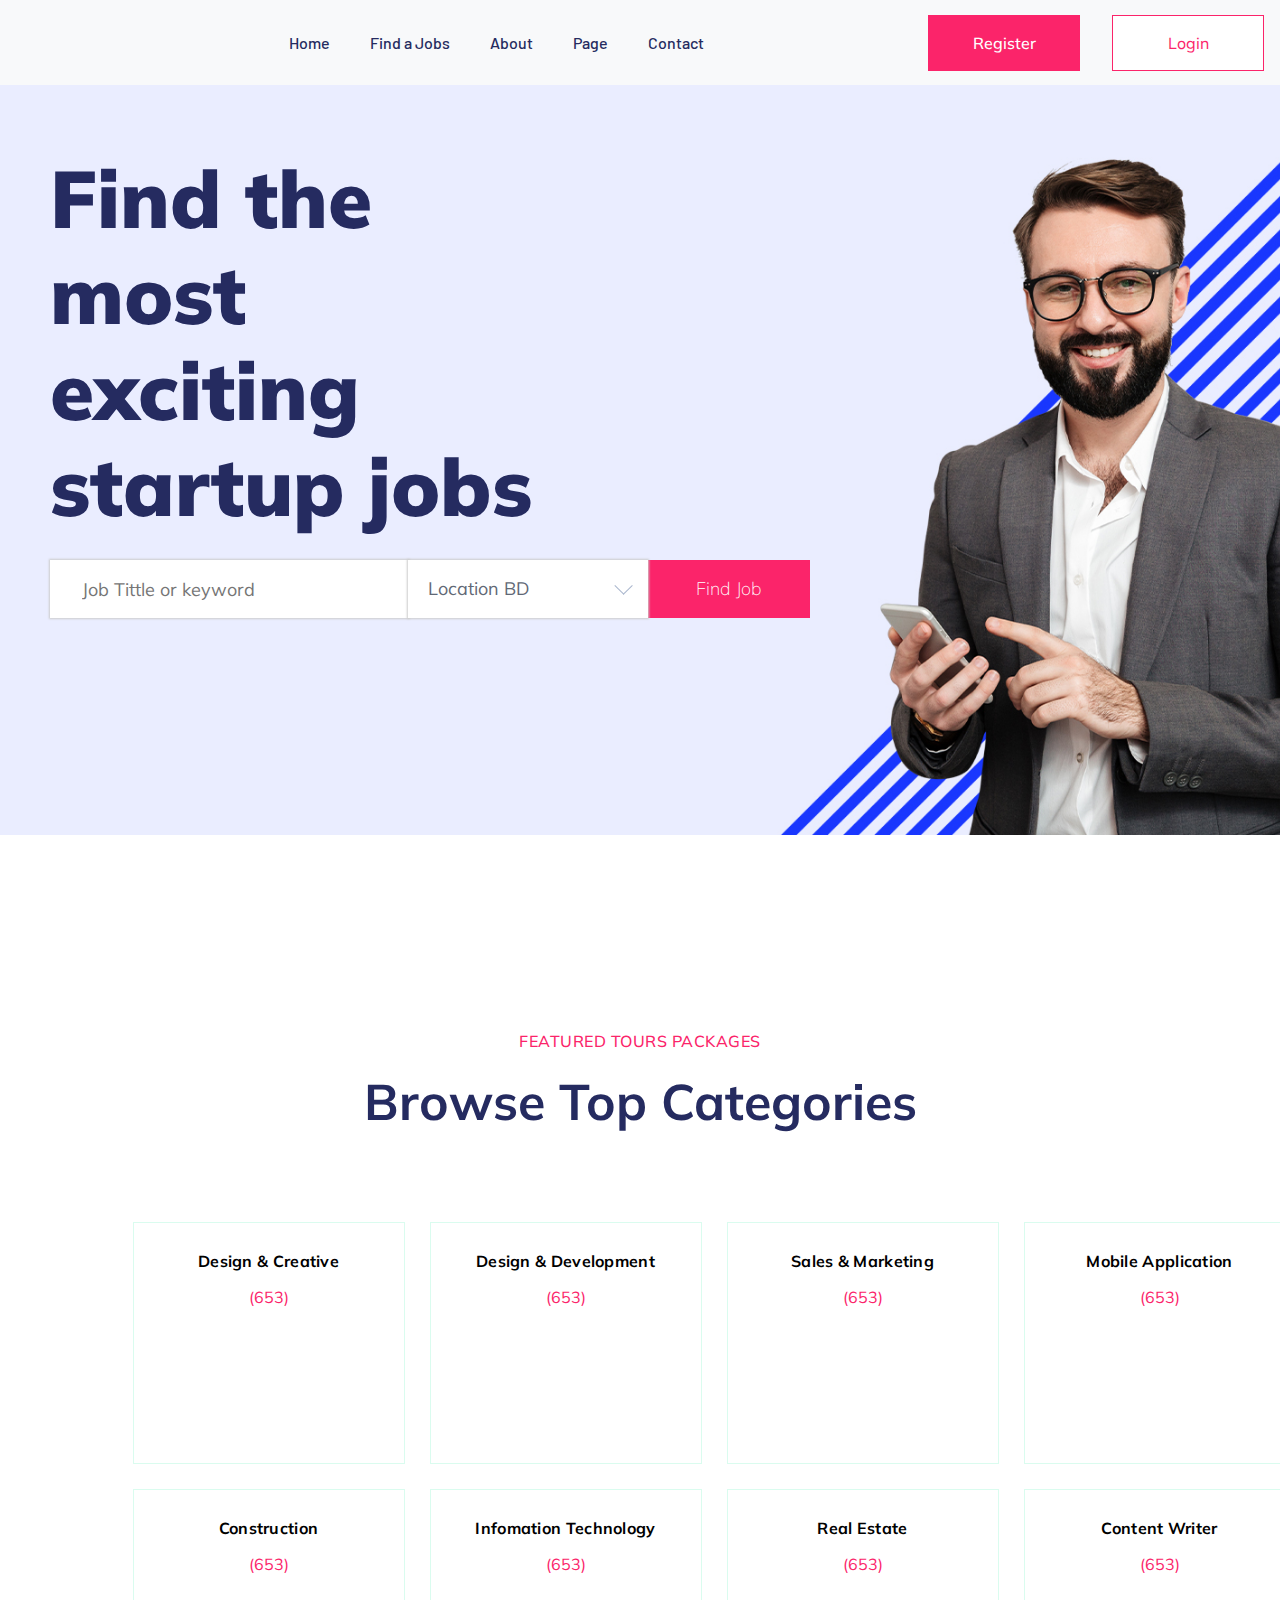
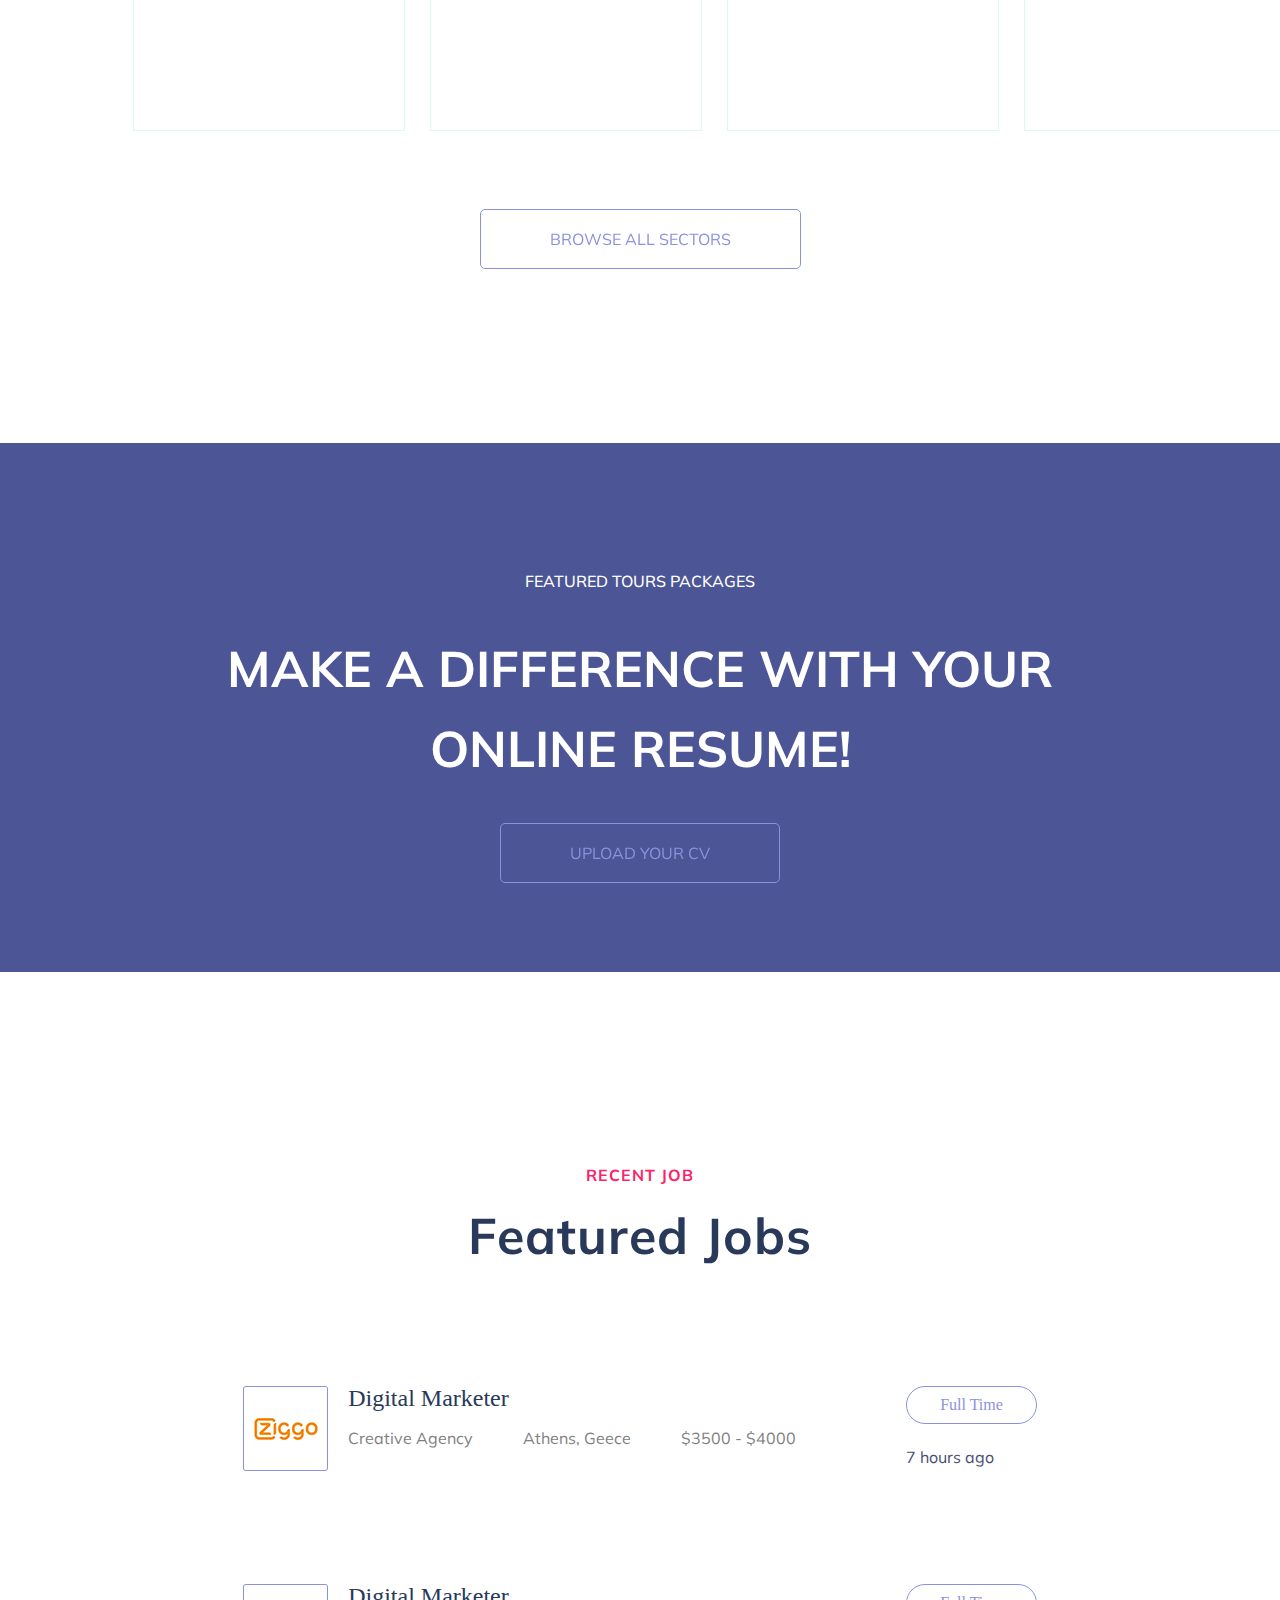
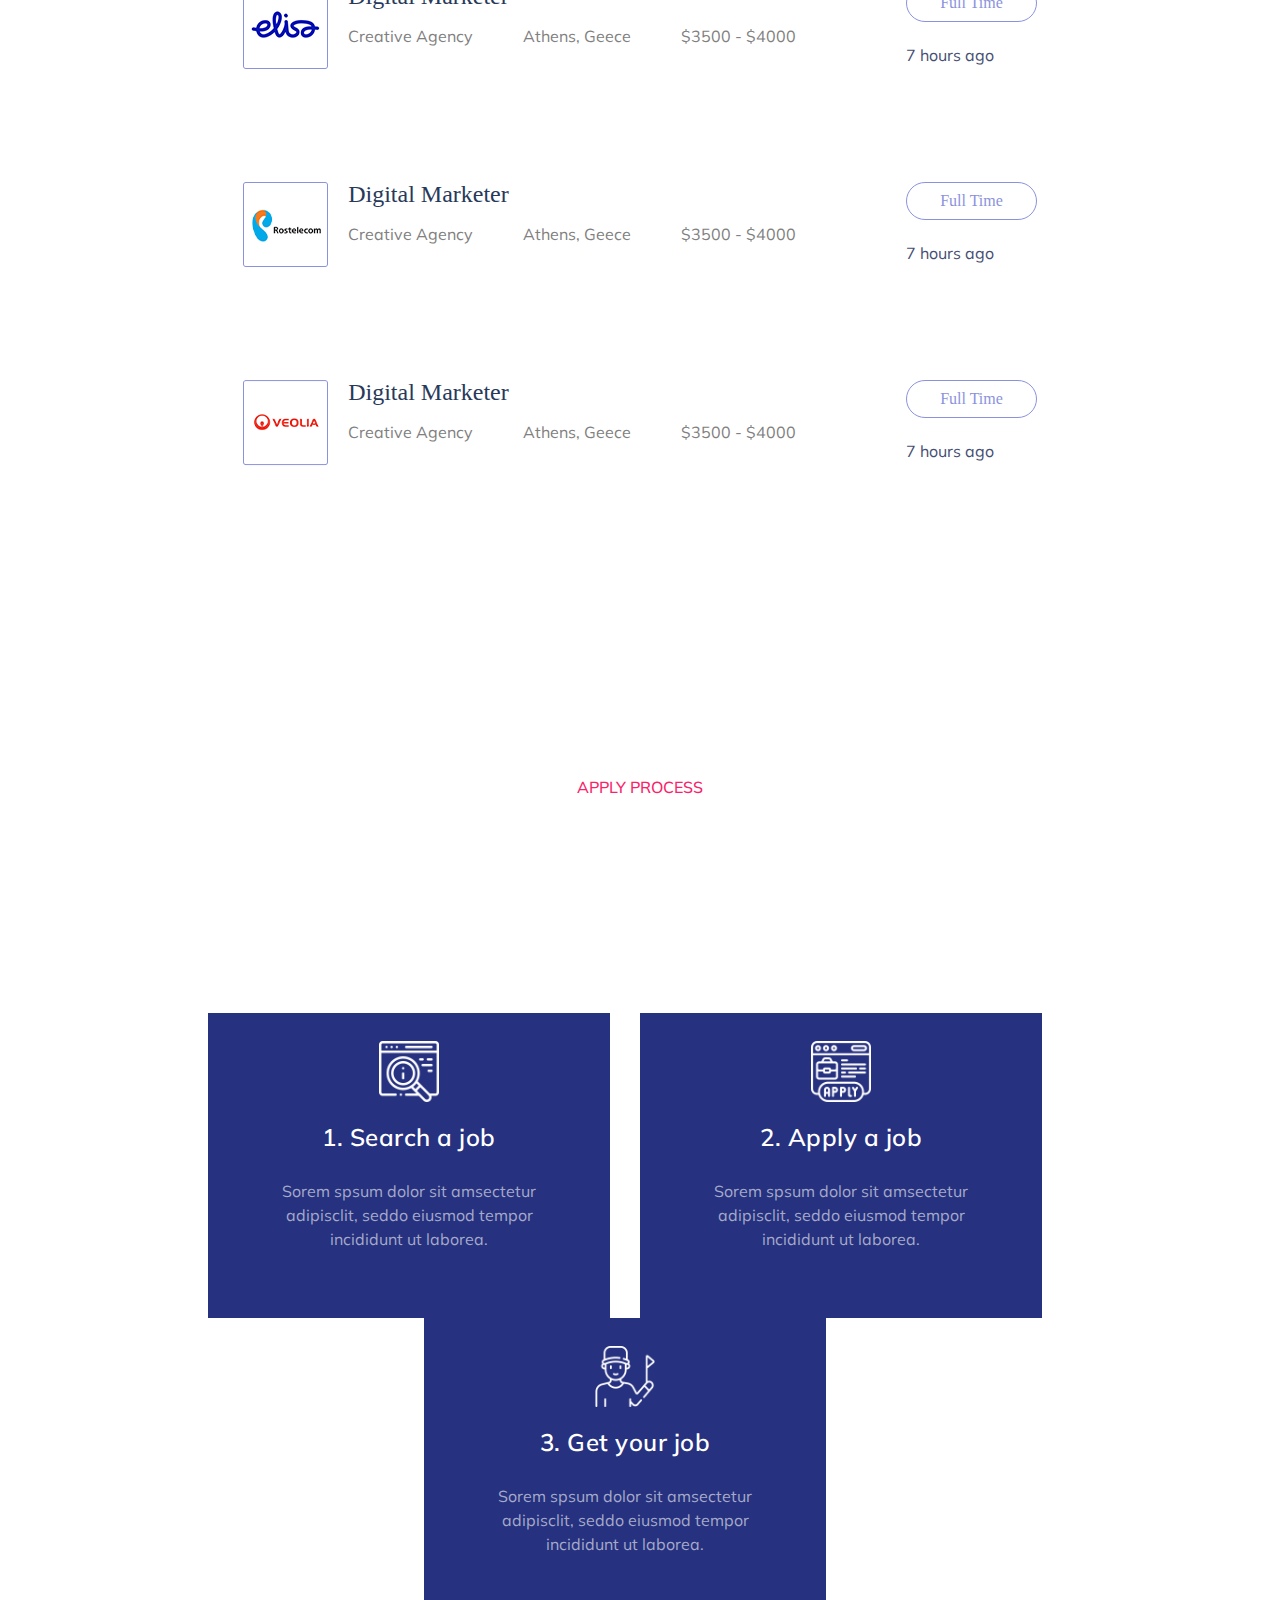
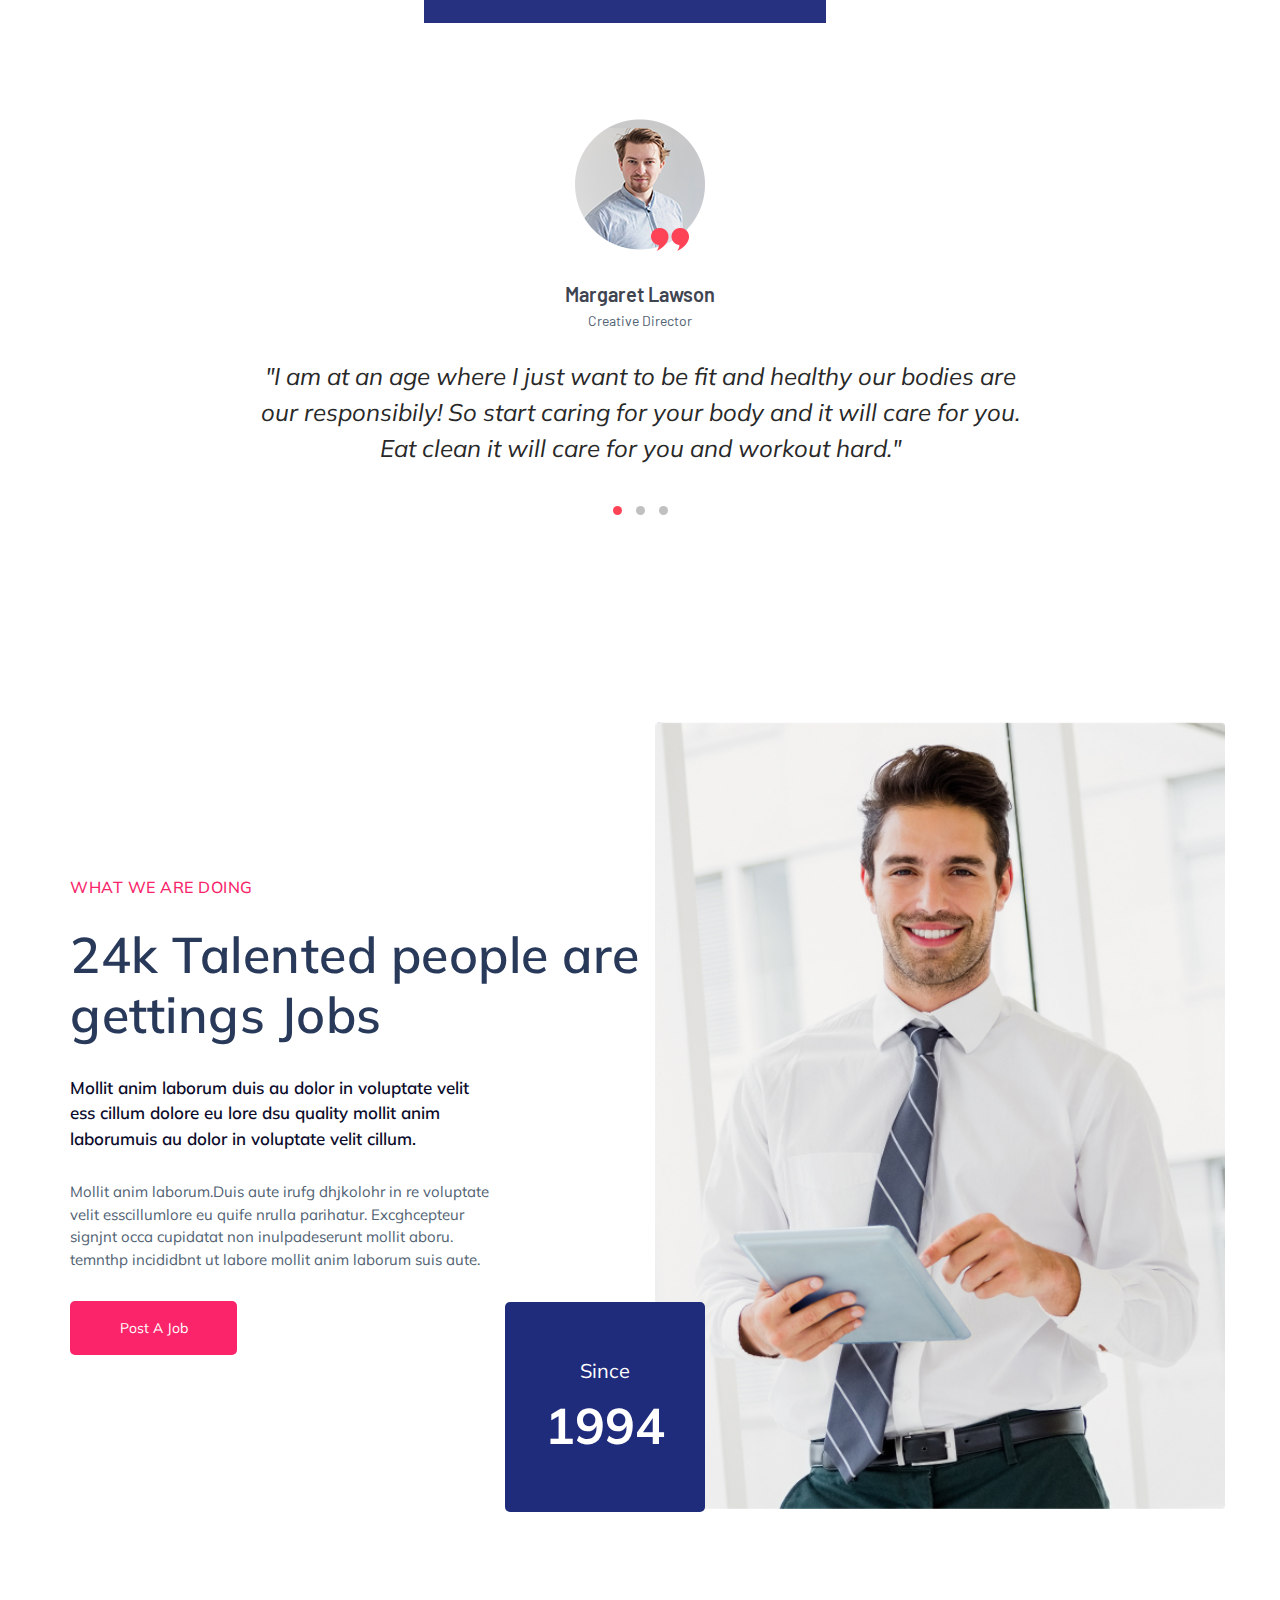
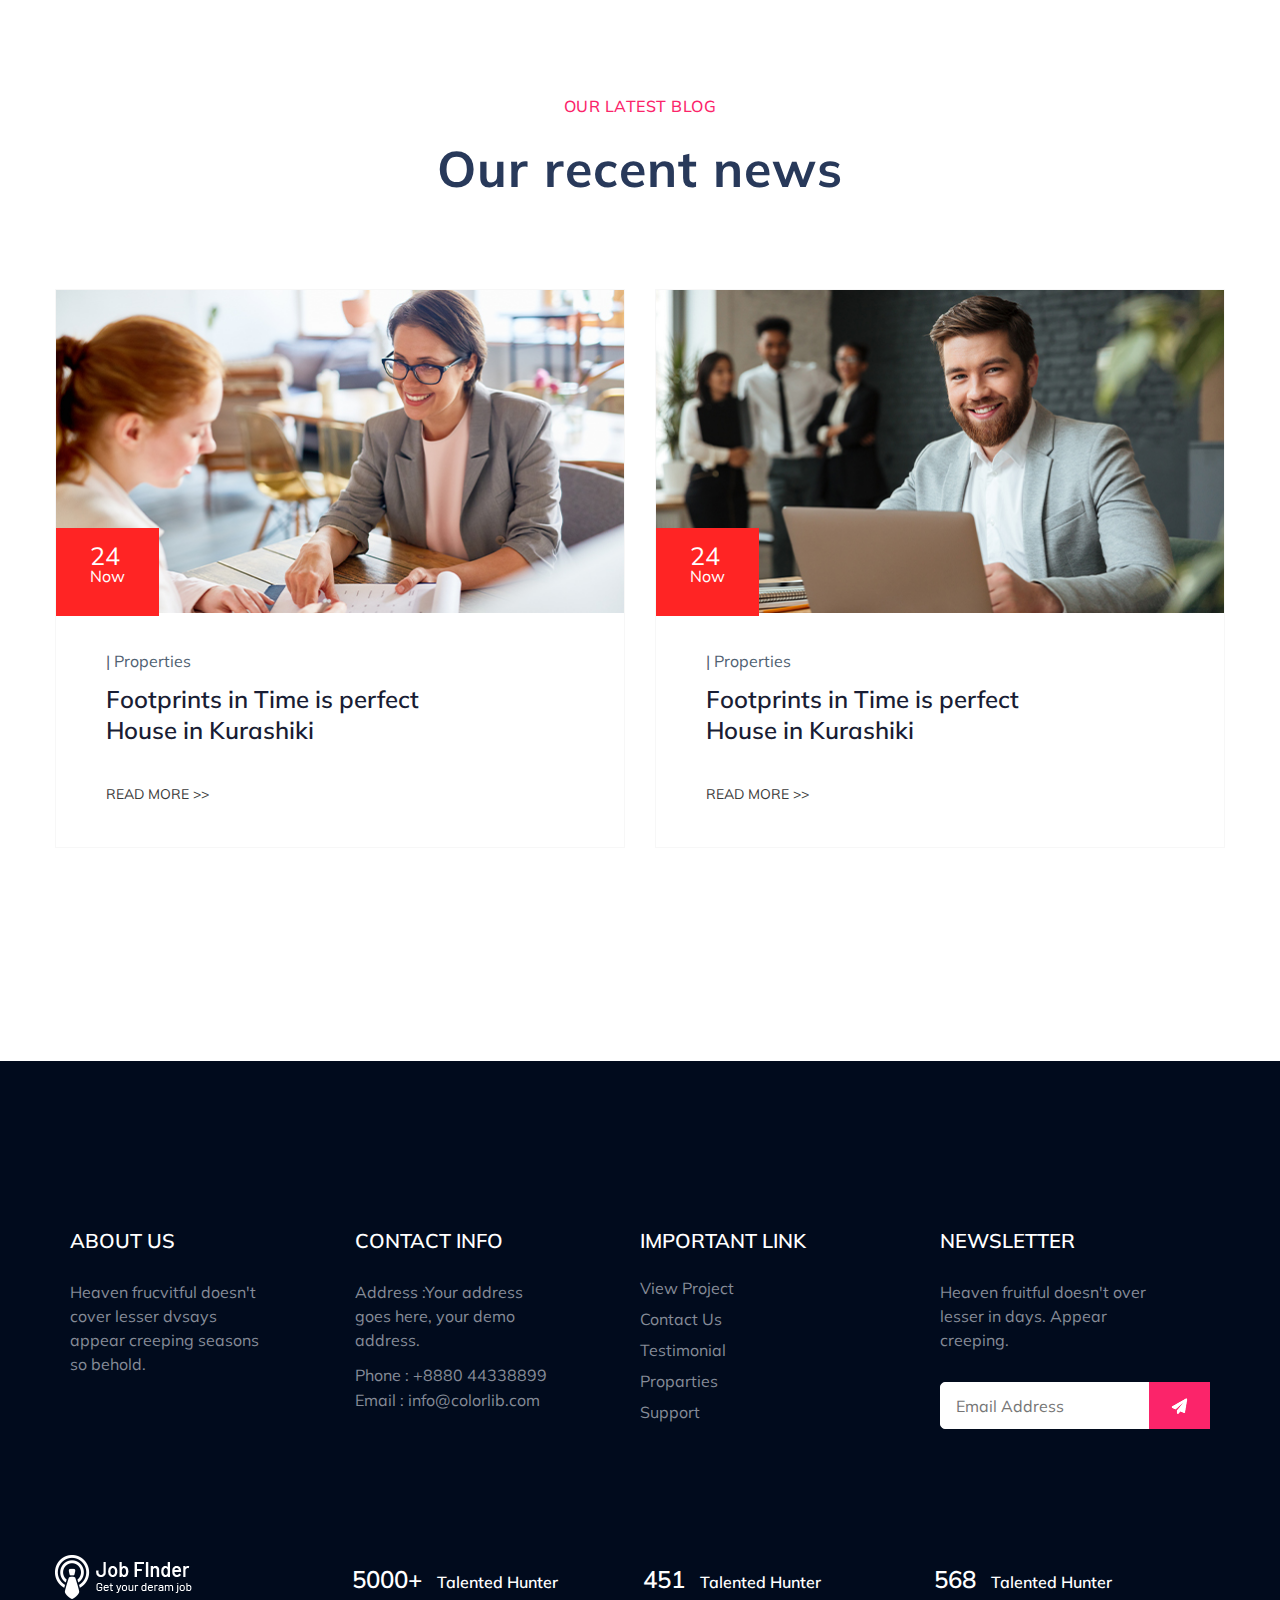
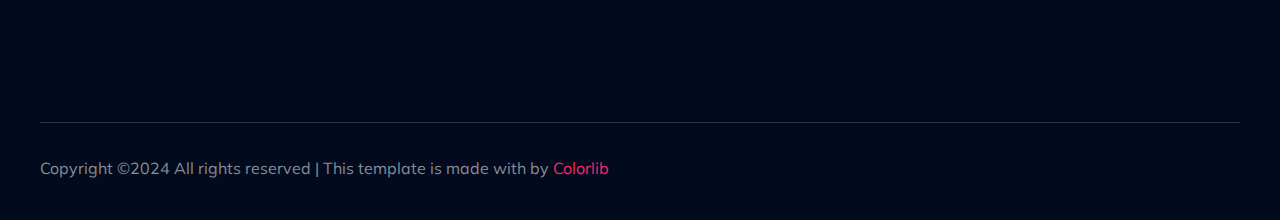
==== commit a4d40adf: "done" ====
--- a/job-finder-template/index.html
+++ b/job-finder-template/index.html
@@ -12,6 +12,7 @@
     <script src="https://kit.fontawesome.com/db6ac4acea.js" crossorigin="anonymous"></script>
 
     <title>Job board HTML-5 Template</title>
+    <link rel="shortcut icon" href="assets/image/logo_title.png" type="image/x-icon">
 </head>
 <body>
     <!-- Header Start -->
@@ -61,9 +62,9 @@
                 <div class="input__form">
                     <input type="text" placeholder="Job Tittle or keyword">
                 </div>
-                <div class="select__form">
-                    <span>Location BD</span>
-                    <ul class="select__location">
+                <div class="select__form" id="select__form">
+                    <span id="selected">Location BD</span>
+                    <ul id="select__location" class="select__location">
                         <li data-value class="option">Location BD</li>
                         <li data-value class="option">Location BK</li>
                         <li data-value class="option">Location US</li>
@@ -288,12 +289,12 @@
             </div>
             <div class="process__job">
                 <div class="jobs__items">
-                    <img src="assets/image/headhunting.png" alt="Jobs">
+                    <img src="assets/image/searching.png" alt="Jobs">
                     <h2>1. Search a job</h2>
                     <span>Sorem spsum dolor sit amsectetur adipisclit, seddo eiusmod tempor incididunt ut laborea.</span>
                 </div>
                 <div class="jobs__items">
-                    <img src="assets/image/job-description.png" alt="Jobs">
+                    <img src="assets/image/web-browser.png" alt="Jobs">
                     <h2>2. Apply a job</h2>
                     <span>Sorem spsum dolor sit amsectetur adipisclit, seddo eiusmod tempor incididunt ut laborea.</span>
                 </div>
@@ -418,7 +419,7 @@
         </div>
      </div>
     <!-- Blogs End -->
-    <!-- Footer Start // Todo CSS / edit icon job -->
+    <!-- Footer Start -->
     <footer>
         <div class="footer__top">
             <div class="container">
@@ -427,6 +428,7 @@
                     <p>Heaven frucvitful doesn't cover lesser dvsays appear creeping seasons so behold.</p>
                 </div>
                 <div class="footer__contact--Info">
+                    <h2>Contact Info</h2>
                     <p>Address :Your address goes here, your demo address.</p>
                     <a href="">
                         Phone : +8880 44338899
@@ -436,23 +438,27 @@
                     </a>
                 </div>
                 <div class="footer__important--Link">
-                    <a href="">
-                        View Project
-                    </a>
-                    <a href="">
-                        Contact Us
-                    </a>
-                    <a href="">
-                        Testimonial
-                    </a>
-                    <a href="">
-                        Proparties
-                    </a>
-                    <a href="">
-                        Support
-                    </a>
+                    <h2>Important link</h2>
+                    <div class="footer__content">
+                        <a href="">
+                            View Project
+                        </a>
+                        <a href="">
+                            Contact Us
+                        </a>
+                        <a href="">
+                            Testimonial
+                        </a>
+                        <a href="">
+                            Proparties
+                        </a>
+                        <a href="">
+                            Support
+                        </a>
+                    </div>
                 </div>
                 <div class="footer__newsletter">
+                    <h2>Newsletter</h2>
                     <p>Heaven fruitful doesn't over lesser in days. Appear creeping.</p>
                     <div class="newsletter__email">
                         <input type="text" placeholder="Email Address" class="input__email">
@@ -462,17 +468,79 @@
                     </div>
                 </div>
             </div>
-        </div>
-        <div class="footer__bottom"></div>
+            <div class="footer__center">
+                <div class="footer__image">
+                    <img src="assets/image/logo2_footer.png" alt="">
+                </div>
+                <div class="footer__title-bottom">
+                    <div class="footer__content-bottom">
+                        <span>5000+</span>
+                        <p>Talented Hunter</p>
+                    </div>
+                </div>
+                <div class="footer__title-bottom">
+                    <div class="footer__content-bottom">
+                        <span>451</span>
+                        <p>Talented Hunter</p>
+                    </div>
+                </div>
+                <div class="footer__title-bottom">
+                    <div class="footer__content-bottom">
+                        <span>568</span>
+                        <p>Talented Hunter</p>
+                    </div>
+                </div>
+            </div>
+            <div class="footer__bottom">
+                <div class="container">
+                    <div class="footer__border">
+                        <div class="footer__left">
+                            <p>Copyright ©2024 All rights reserved | This template is made with
+                                <i class="fa fa-heart"></i>
+                                by <span>Colorlib</span>
+                            </p>
+                        </div>
+                        <div class="footer__right">
+                            <div class="footer__social">
+                                <a href="">
+                                    <i class="fab fa-facebook-f"></i>
+                                </a>
+                                <a href="">
+                                    <i class="fab fa-twitter"></i>
+                                </a>
+                                <a href="">
+                                    <i class="fas fa-globe"></i>
+                                </a>
+                                <a href="">
+                                    <i class="fab fa-behance"></i>
+                                </a>
+                            </div>
+                        </div>
+                    </div>
+                </div>
+            </div>
+        </div>
     </footer>
+    <!-- Footer End -->
 </body>
 <script>
+    // Selected Location
+    const selectLocation = document.getElementById('select__location');
+    const locationSpan = document.getElementById('selected');
+
+    selectLocation.addEventListener('click',(event) => {
+        const clickLi = event.target;
+        if(clickLi.tagName === 'LI'){
+            const locationValue = clickLi.textContent;
+            locationSpan.textContent = locationValue;
+        }
+    });
 
     // Comment user (Fix animation)
     const commentUser = document.querySelectorAll('#comment__options');
     const displayComments = document.querySelectorAll('#items__top');
     let currentIndex = 0;
-    const autoSwitchInterval = 5000;
+    const autoSwitchInterval = 10000;
 
     function showComment(index) {
         displayComments.forEach(comment => {
--- a/job-finder-template/assets/style.css
+++ b/job-finder-template/assets/style.css
@@ -16,14 +16,16 @@
     justify-items: center;
     background-color: #f8f9fa;
     flex-wrap: wrap;
-    /* position: sticky;
-    top: 0; */
+    position: sticky;
+    top: 0;
+    z-index: 1;
 }
 .header__logo{
     max-width: 50px;
     height: auto;
     padding-top: 15px;
     padding-left: 3rem;
+    cursor: pointer;
 }
 .header__menu{
     margin-left: 3rem;
@@ -160,7 +162,8 @@
 }
 .banner__logo img{
     width: 100%;
-    height: auto;
+    height: 750px;
+    object-fit: cover;
     position: relative;
 }
 .banner__content h1{
@@ -201,6 +204,7 @@
     background-color: #fff;
     box-shadow: 0px 0px 2px 1px #ccc;
     position: relative;
+    cursor: pointer;
 }
 .select__form::after{
     content: '';
@@ -299,7 +303,6 @@
     display: flex;
     flex-wrap: wrap;
     justify-content: center;
-    margin-left: 14rem;
     gap: 25px;
     cursor: pointer;
 }
@@ -307,7 +310,7 @@
     width: 270px;
     height: 240px;
     border: 1px solid #dafcef;
-    transition: box-shadow 0.3s ease;
+    transition: box-shadow 0.5s ease;
 }
 .services__icon{
     text-align: center;
@@ -336,12 +339,12 @@
     color: #000;
     font-weight: bolder;
     margin-bottom: 20px;
-    transition: color 0.3s ease;
+    transition: color 0.5s ease;
 }
 .services__cap span{
     color: #fb246a;
     font-family: 'Muli',sans-serif;
-    transform: color 0.3s ease;
+    transform: color 0.5s ease;
 }
 .single__services:hover{
     box-shadow: 0px 10px 30px 0px rgba(133,66,189,0.1);
@@ -349,6 +352,7 @@
 .single__services:hover .services__cap h3,
 .single__services:hover .services__icon i{
     color: #fb246a;
+    transition: color 0.5s ease;
 }
 .btn__browse{
     margin-top: 100px;
@@ -505,7 +509,6 @@
     margin-bottom: 95px;
 }
 .feature__items{
-    width: 50%;
     display: flex;
     flex-direction: column;
     align-items: center;
@@ -853,6 +856,7 @@
 }
 .section__blog{
     border: 1px solid #f7f7f7;
+    transition: box-shadow 0.5s ease;
 }
 .blog__list{
     display: flex;
@@ -921,6 +925,189 @@
 .blog__content h3:hover{
     color: #fb246a;
 }
+.section__blog:hover{
+    box-shadow: 0px 22px 57px 0px rgba(34,41,72,0.05);
+}
 .section__blog:hover .content__img img{
     transform: scale(1.1);
+}
+.footer__top{
+    width: 100%;
+    height: 483px;
+    padding: 170px 0 20px 0;
+    background-color: #010b1d;
+}
+.footer__top .container{
+    width: 1170px;
+    margin: 0 auto;
+    padding: 0 15px;
+    display: flex;
+}
+.footer__top .container h2{
+    font-size: 20px;
+    font-family: 'Muli',sans-serif;
+    color: #fff;
+    margin-bottom: 29px;
+    text-transform: uppercase;
+    font-weight: 600;
+}
+.footer__top .container p{
+    max-width: 270px;
+    color: #868C98;
+    font-size: 16px;
+    font-family: 'Muli',sans-serif;
+    padding-right: 52px;
+    line-height: 1.5;
+}
+.footer__contact--Info p{
+    max-width: 270px;
+    color: #868C98;
+    font-size: 16px;
+    font-family: 'Muli',sans-serif;
+    line-height: 1.5;
+    margin-bottom: 15px;
+}
+.footer__contact--Info a{
+    font-size: 16px;
+    font-family: 'Muli',sans-serif;
+    color: #868C98;
+    margin-bottom: 9px;
+    text-decoration: none;
+    display: block;
+    transition: all 0.5s ease;
+}
+.footer__contact--Info a:hover{
+    padding-left: 5px;
+    color: #fb246a;
+}
+.footer__about,
+.footer__contact--Info,
+.footer__important--Link,
+.footer__newsletter{
+    padding: 0 15px;
+}
+.footer__content {
+    width: 270px;
+    display: flex;
+    flex-direction: column;
+}
+.footer__content a{
+    text-decoration: none;
+    color: #868C98;
+    font-size: 16px;
+    font-family: 'Muli',sans-serif;
+    margin-bottom: 15px;
+    transition: all 0.5s ease;
+}
+.footer__content a:hover{
+    padding-left: 5px;
+    color: #fb246a;
+}
+.newsletter__email{
+    width:270px;
+    height: 43px;
+    margin-top: 30px;
+    position: relative;
+}
+.newsletter__email input{
+    width: 90%;
+    height: 100%;
+    padding-left: 15px;
+    font-size: 16px;
+    font-family: 'Muli',sans-serif;
+    outline: none;
+    border: 1px solid #fff;
+    border-radius: 5px;
+}
+.newsletter__email a{
+    width: 61px;
+    height: 47px;
+    display: flex;
+    justify-content: center;
+    align-items: center;
+    background-color: #fb246a;
+    position: absolute;
+    top: 0;
+    right: 0;
+}
+.footer__center{
+    width: 1170px;
+    display: flex;
+    flex-direction: row;
+    margin: 0 auto;
+    padding: 120px 40px;
+}
+.footer__title-bottom{
+    width: 100%;
+    display: flex;
+    align-items: center;
+}
+.footer__image{
+    margin-right: 10rem;
+}
+.footer__image img{
+    width: 137px;
+    height: 44px;
+}
+.footer__content-bottom span{
+    font-size: 24px;
+    font-family: 'Muli',sans-serif;
+    margin-right: 11px;
+    color: #fff;
+    font-weight: 600;
+}
+.footer__content-bottom p{
+    font-size: 16px;
+    font-family: 'Muli',sans-serif;
+    margin-right: 11px;
+    color: #fff;
+    font-weight: 600;
+    display: inline-block;
+}
+.footer__bottom{
+    width: 100%;
+    height: auto;
+    background-color: #010b1d;
+}
+.footer__bottom .container{
+    width: 1200px;
+    height: 98px;
+    margin: 0 auto;
+}
+.container .footer__border{
+    width: 100%;
+    padding: 33px 0 20px;
+    border-top: 1px solid #2d3544;
+    display: flex;
+    flex-direction: row;
+    justify-content: space-between;
+    
+}
+.footer__border p{
+    font-size: 16px;
+    font-family: 'Muli',sans-serif;
+    color: #888888;
+    white-space: nowrap;
+}
+.footer__border i{
+    color: #fb246a;
+}
+.footer__border span{
+    color: #fb246a;
+    transition: color 0.5s ease;
+    cursor: pointer;
+}
+.footer__border span:hover{
+    color: #fff;
+}
+.footer__right .footer__social a{
+    margin-right: 10px;
+    text-decoration: none;
+}
+.footer__right .footer__social i{
+    color: #888888;
+    transition: color 0.5s ease;
+}
+.footer__right .footer__social i:hover{
+    color: #fb246a;
 }